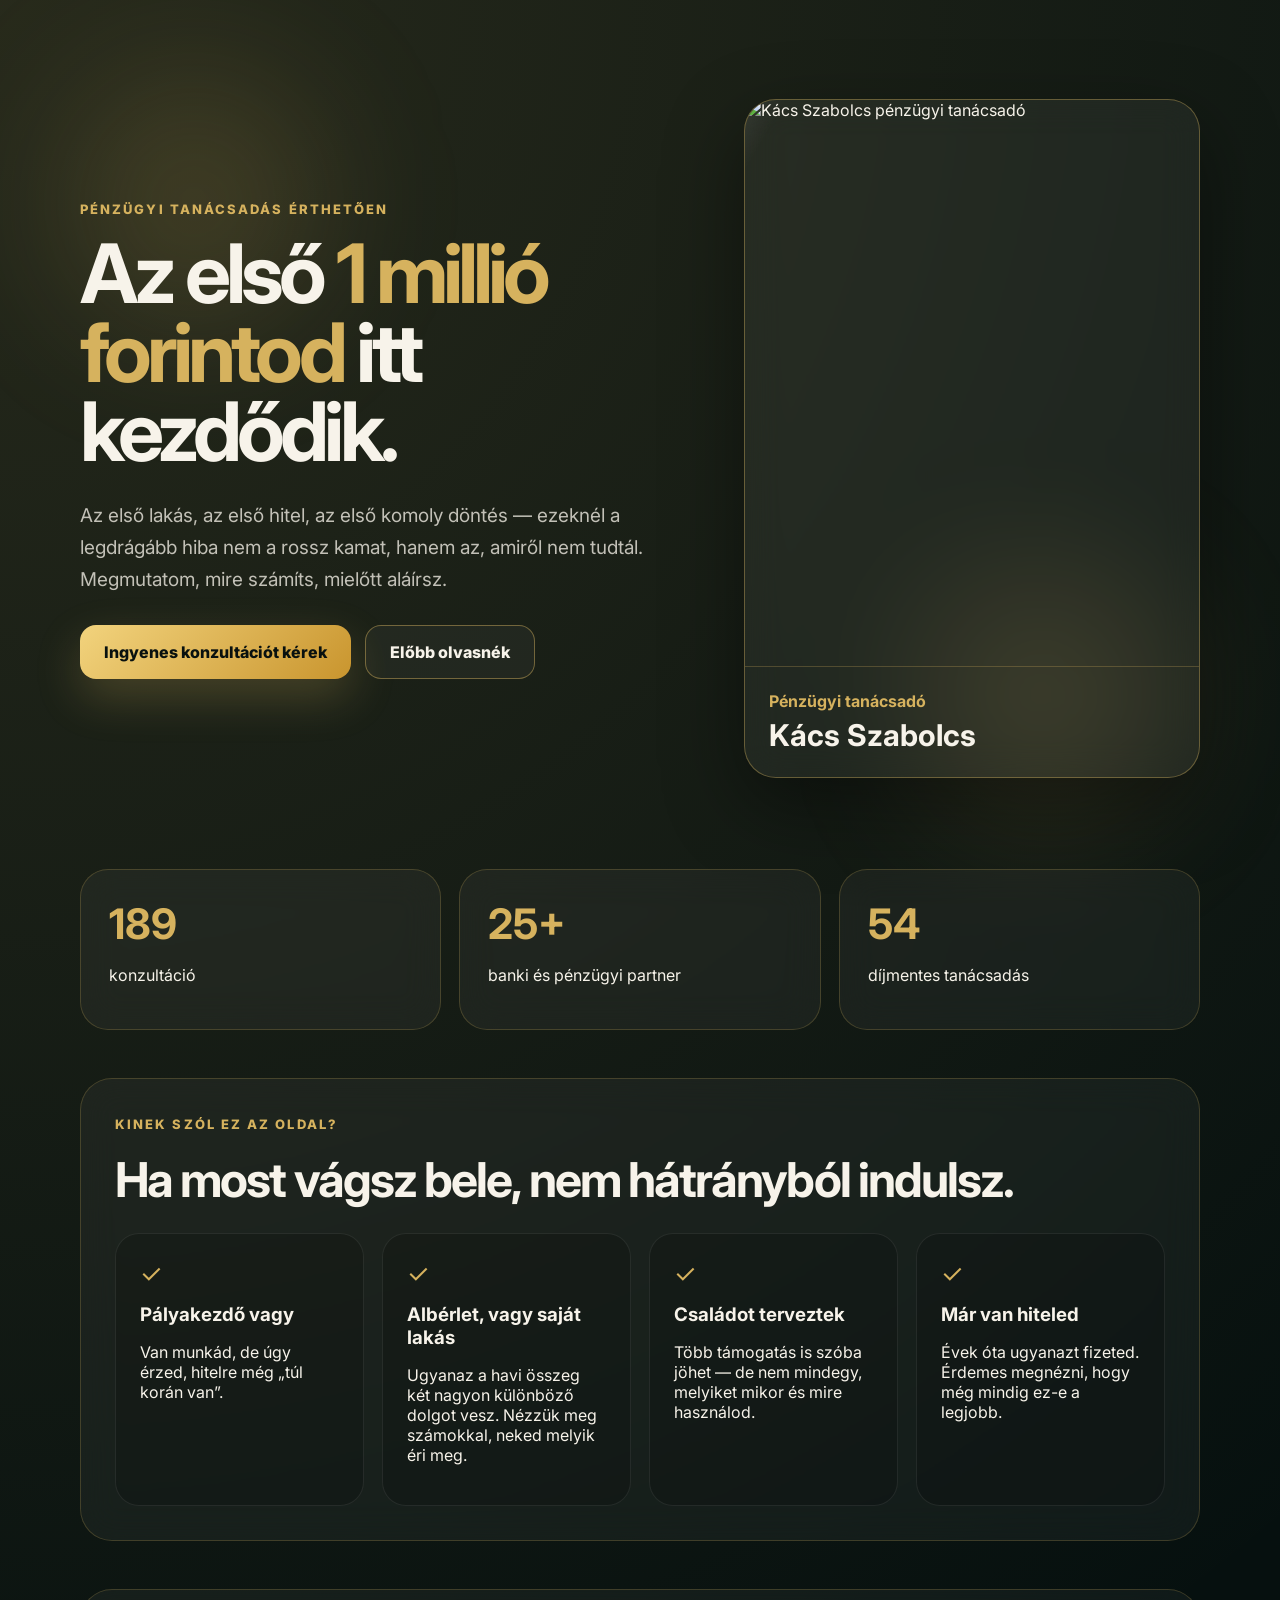
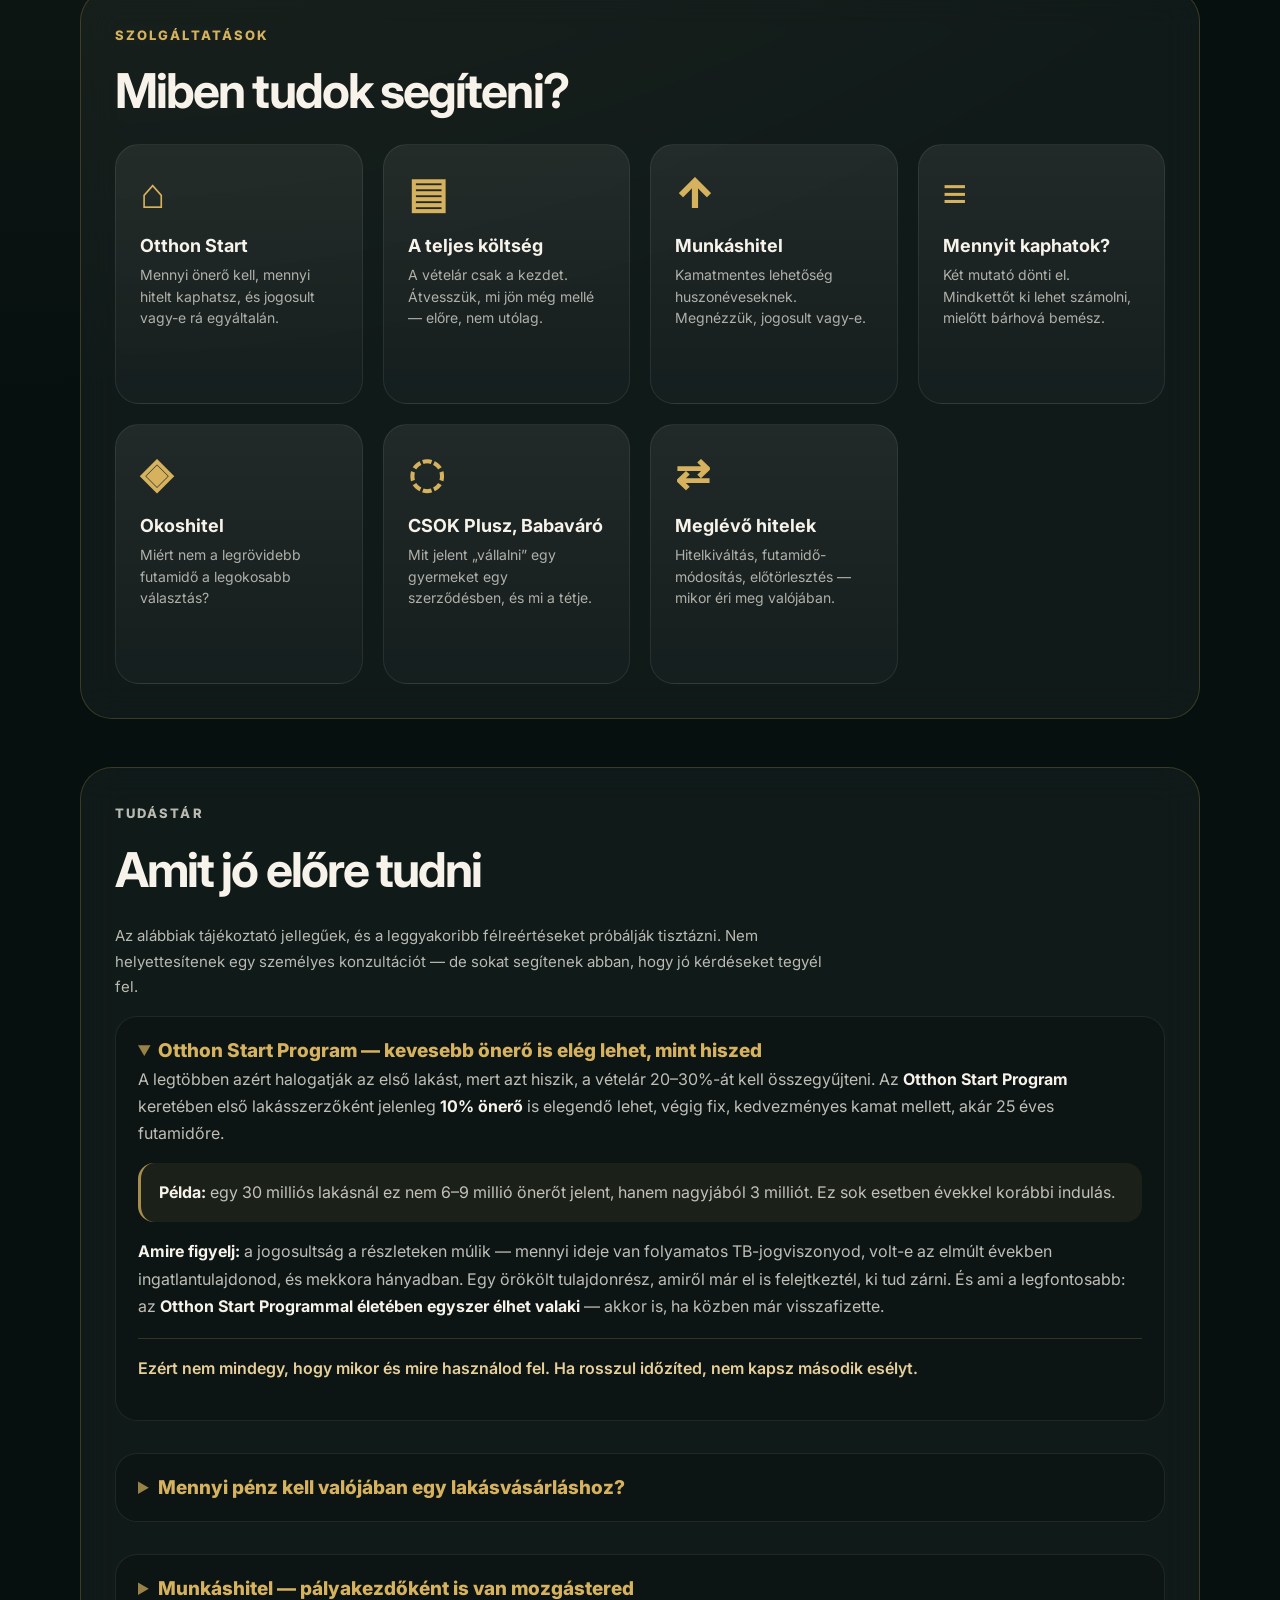
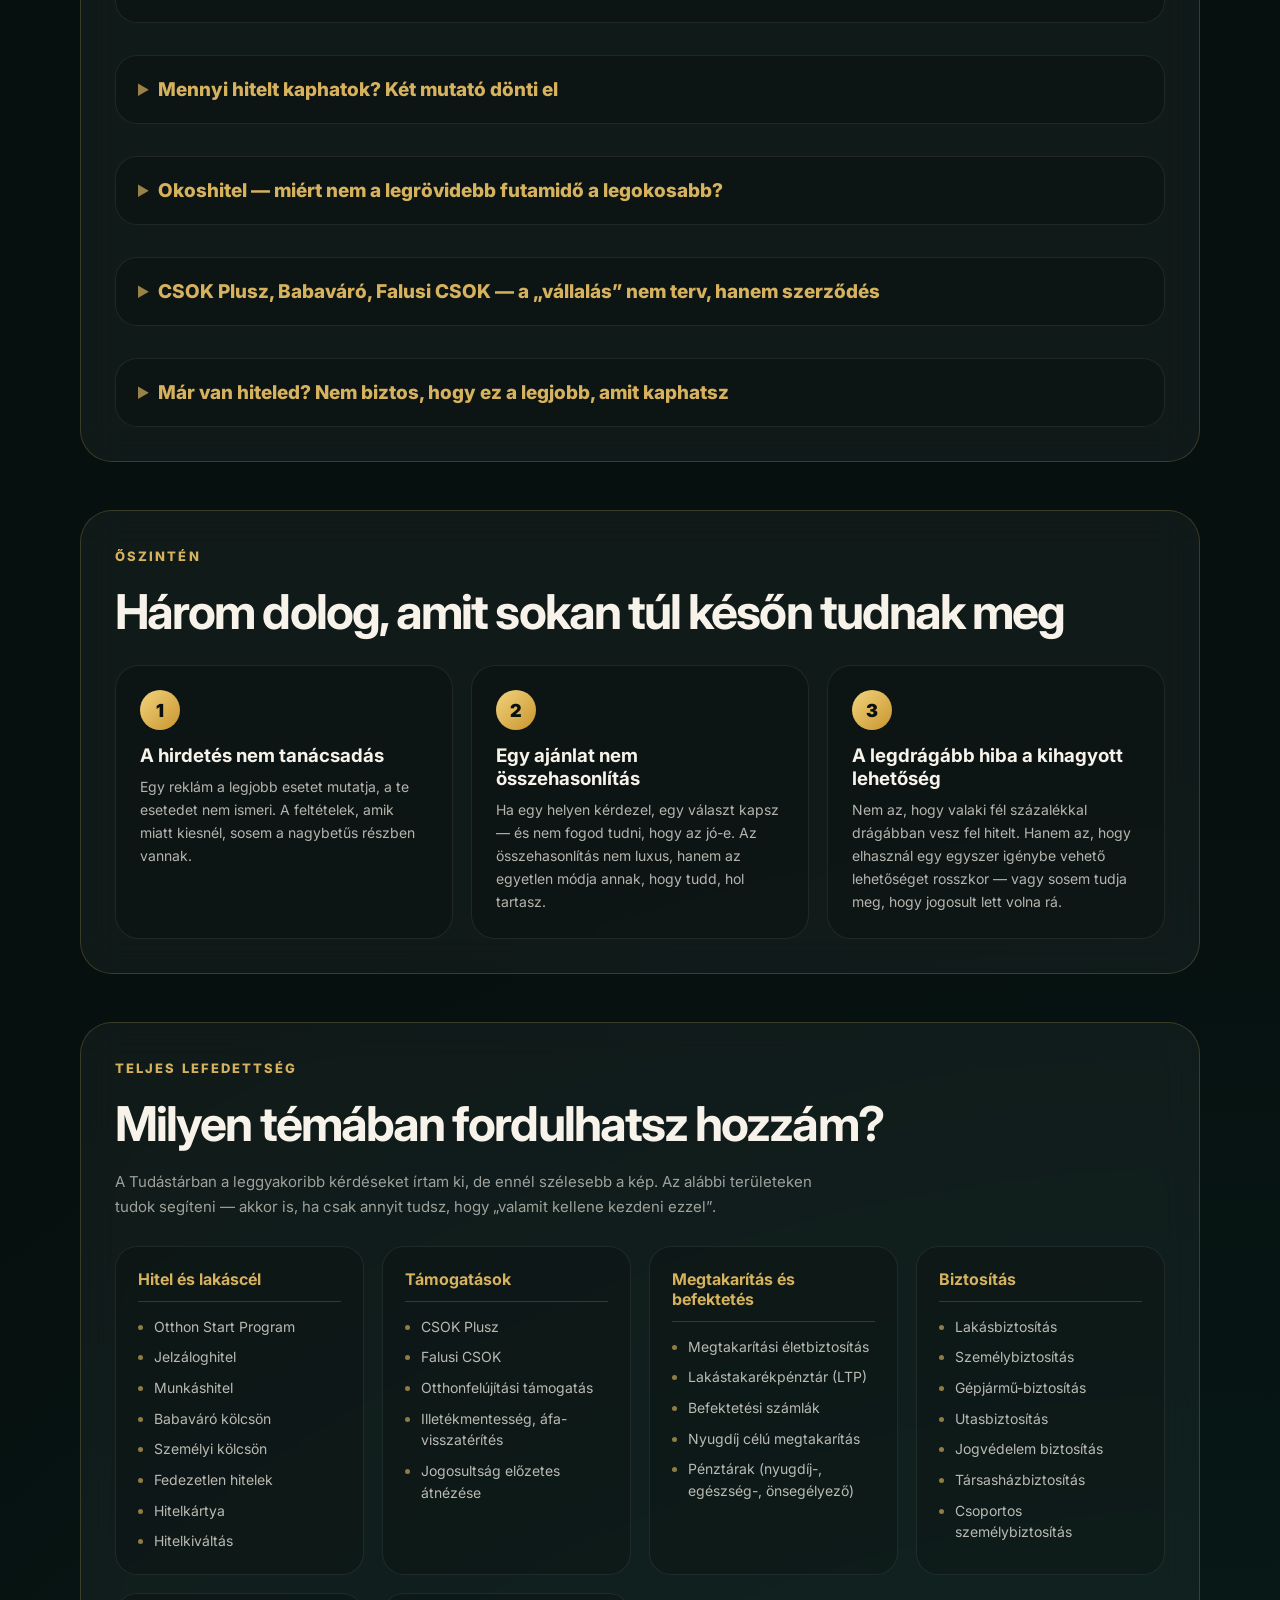
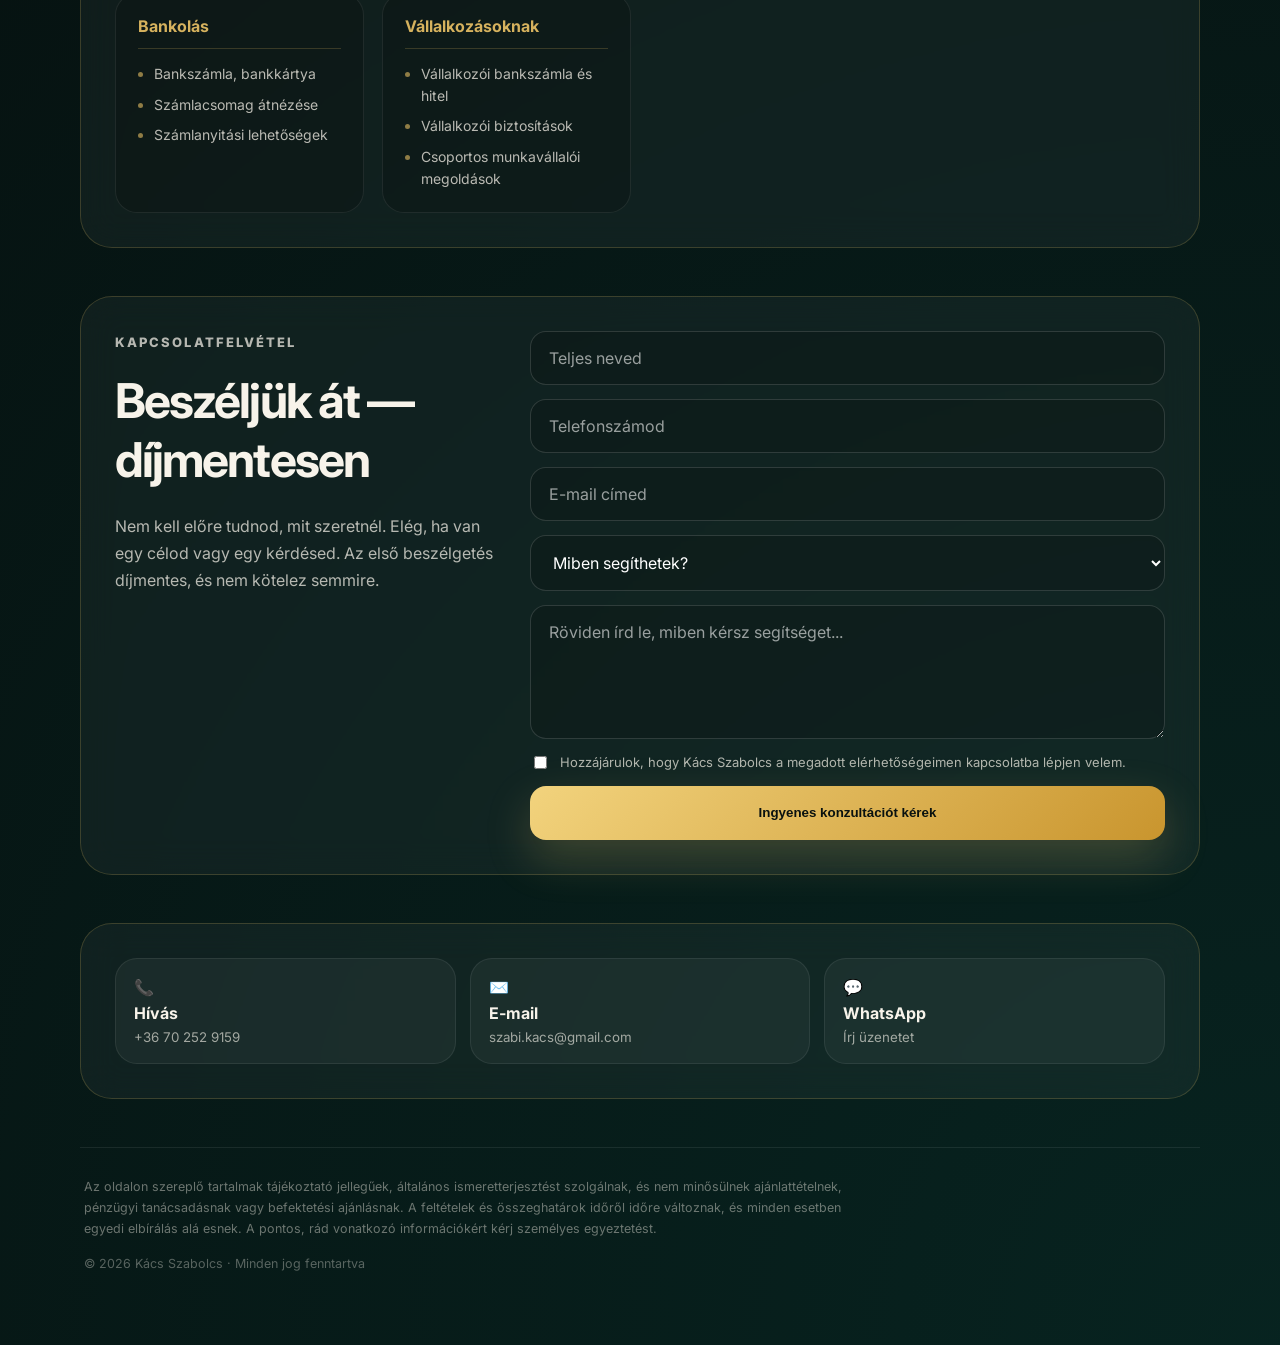
==== index.html @ 223d1cb0 "Tudástár átírása, témakörök hozzáadása, CSS hiba javítása" ====
<!doctype html>
<html lang="hu">
<head>
  <meta charset="utf-8" />
  <meta name="viewport" content="width=device-width, initial-scale=1" />
  <title>Kács Szabolcs | Pénzügyi tanácsadó</title>
  <meta name="description" content="Első lakás, első hitel, első komoly döntés. Érthető pénzügyi tanácsadás pályakezdőknek és fiatal családoknak: ingatlanfinanszírozás, állami támogatások, megtakarítás." />
  <link rel="preconnect" href="https://fonts.googleapis.com">
  <link rel="preconnect" href="https://fonts.gstatic.com" crossorigin>
  <link href="https://fonts.googleapis.com/css2?family=Inter:wght@400;500;600;700;800;900&display=swap" rel="stylesheet">
  <link rel="stylesheet" href="style.css" />
</head>

<body>
  <div class="bg-glow one"></div>
  <div class="bg-glow two"></div>

  <main class="page">

    <section class="hero">
      <div class="hero-text reveal">
        <p class="eyebrow">Pénzügyi tanácsadás érthetően</p>
        <h1>Az első <span>1 millió forintod</span> itt kezdődik.</h1>
        <p class="lead">
          Az első lakás, az első hitel, az első komoly döntés — ezeknél a legdrágább hiba nem a rossz kamat,
          hanem az, amiről nem tudtál. Megmutatom, mire számíts, mielőtt aláírsz.
        </p>

        <div class="actions">
          <a class="btn primary" href="#konzultacio">Ingyenes konzultációt kérek</a>
          <a class="btn secondary" href="#tudastar">Előbb olvasnék</a>
        </div>
      </div>

      <div class="profile-card reveal floating">
        <div class="shine"></div>
        <img src="profile.jpg" alt="Kács Szabolcs pénzügyi tanácsadó" />
        <div class="profile-info">
          <p>Pénzügyi tanácsadó</p>
          <h2>Kács Szabolcs</h2>
        </div>
      </div>
    </section>

    <section class="stats">
      <div class="stat-card">
        <strong><span class="counter" data-target="500" data-suffix="+">0</span></strong>
        <p>konzultáció</p>
      </div>

      <div class="stat-card">
        <strong><span class="counter" data-target="25" data-suffix="+">0</span></strong>
        <p>banki és pénzügyi partner</p>
      </div>

      <div class="stat-card">
        <strong><span class="counter" data-target="100" data-suffix="%">0</span></strong>
        <p>díjmentes tanácsadás</p>
      </div>
    </section>

    <section class="services reveal">
      <p class="section-label">Kinek szól ez az oldal?</p>
      <h2>Ha most vágsz bele, nem hátrányból indulsz.</h2>

      <div class="why-grid">
        <div class="why-card">
          <span>✓</span>
          <h3>Pályakezdő vagy</h3>
          <p>Van munkád, de úgy érzed, hitelre még „túl korán van”.</p>
        </div>

        <div class="why-card">
          <span>✓</span>
          <h3>Albérlet, vagy saját lakás</h3>
          <p>Ugyanaz a havi összeg két nagyon különböző dolgot vesz. Nézzük meg számokkal, neked melyik éri meg.</p>
        </div>

        <div class="why-card">
          <span>✓</span>
          <h3>Családot terveztek</h3>
          <p>Több támogatás is szóba jöhet — de nem mindegy, melyiket mikor és mire használod.</p>
        </div>

        <div class="why-card">
          <span>✓</span>
          <h3>Már van hiteled</h3>
          <p>Évek óta ugyanazt fizeted. Érdemes megnézni, hogy még mindig ez-e a legjobb.</p>
        </div>
      </div>
    </section>

    <section class="services reveal">
      <p class="section-label">Szolgáltatások</p>
      <h2>Miben tudok segíteni?</h2>

      <div class="grid">
        <a href="#elso-lakas" class="service-card">
          <span>⌂</span>
          <h3>Otthon Start</h3>
          <p>Mennyi önerő kell, mennyi hitelt kaphatsz, és jogosult vagy-e rá egyáltalán.</p>
        </a>

        <a href="#mennyi-penz" class="service-card">
          <span>▤</span>
          <h3>A teljes költség</h3>
          <p>A vételár csak a kezdet. Átvesszük, mi jön még mellé — előre, nem utólag.</p>
        </a>

        <a href="#palyakezdo" class="service-card">
          <span>↑</span>
          <h3>Munkáshitel</h3>
          <p>Kamatmentes lehetőség huszonéveseknek. Megnézzük, jogosult vagy-e.</p>
        </a>

        <a href="#mennyit-kaphatok" class="service-card">
          <span>≡</span>
          <h3>Mennyit kaphatok?</h3>
          <p>Két mutató dönti el. Mindkettőt ki lehet számolni, mielőtt bárhová bemész.</p>
        </a>

        <a href="#okoshitel" class="service-card">
          <span>◈</span>
          <h3>Okoshitel</h3>
          <p>Miért nem a legrövidebb futamidő a legokosabb választás?</p>
        </a>

        <a href="#csalad" class="service-card">
          <span>◌</span>
          <h3>CSOK Plusz, Babaváró</h3>
          <p>Mit jelent „vállalni” egy gyermeket egy szerződésben, és mi a tétje.</p>
        </a>

        <a href="#hitelkivaltas" class="service-card">
          <span>⇄</span>
          <h3>Meglévő hitelek</h3>
          <p>Hitelkiváltás, futamidő-módosítás, előtörlesztés — mikor éri meg valójában.</p>
        </a>
      </div>
    </section>

    <section class="knowledge reveal" id="tudastar">
      <p class="section-label">Tudástár</p>
      <h2>Amit jó előre tudni</h2>
      <p class="knowledge-intro">
        Az alábbiak tájékoztató jellegűek, és a leggyakoribb félreértéseket próbálják tisztázni.
        Nem helyettesítenek egy személyes konzultációt — de sokat segítenek abban, hogy jó kérdéseket tegyél fel.
      </p>

      <div class="knowledge-list">
        <details id="elso-lakas" open>
          <summary>Otthon Start Program — kevesebb önerő is elég lehet, mint hiszed</summary>
          <p>
            A legtöbben azért halogatják az első lakást, mert azt hiszik, a vételár 20–30%-át kell összegyűjteni.
            Az <strong>Otthon Start Program</strong> keretében első lakásszerzőként jelenleg
            <strong>10% önerő</strong> is elegendő lehet, végig fix, kedvezményes kamat mellett, akár 25 éves futamidőre.
          </p>
          <p class="example">
            <strong>Példa:</strong> egy 30 milliós lakásnál ez nem 6–9 millió önerőt jelent, hanem nagyjából 3 milliót.
            Ez sok esetben évekkel korábbi indulás.
          </p>
          <p>
            <strong>Amire figyelj:</strong> a jogosultság a részleteken múlik — mennyi ideje van folyamatos
            TB-jogviszonyod, volt-e az elmúlt években ingatlantulajdonod, és mekkora hányadban.
            Egy örökölt tulajdonrész, amiről már el is felejtkeztél, ki tud zárni.
            És ami a legfontosabb: az <strong>Otthon Start Programmal életében egyszer élhet valaki</strong> —
            akkor is, ha közben már visszafizette.
          </p>
          <p class="lesson">
            Ezért nem mindegy, hogy mikor és mire használod fel. Ha rosszul időzíted, nem kapsz második esélyt.
          </p>
        </details>

        <details id="mennyi-penz">
          <summary>Mennyi pénz kell valójában egy lakásvásárláshoz?</summary>
          <p>
            A vételár mellett van egy sor tétel, amivel sokan csak a folyamat közepén szembesülnek.
            Egy átlagos vásárlásnál jellemzően ezek jönnek elő:
          </p>
          <ul>
            <li><strong>Önerő</strong> — a vételár egy része, amit neked kell hoznod.</li>
            <li><strong>Vagyonszerzési illeték</strong> — a vételár néhány százaléka. Nem a szerződéskor kell fizetni, hanem jellemzően hónapokkal később, egy határozat alapján. <em>CSOK Plusz</em> és <em>Falusi CSOK</em> mellett illetékmentesség járhat, és részletfizetés is kérhető — de ehhez tudni kell róla előre.</li>
            <li><strong>Ügyvédi díj</strong> — általában a vételár kis százaléka, és a vevőt terheli.</li>
            <li><strong>Értékbecslés, tulajdoni lap, térképmásolat, földhivatali és közjegyzői díjak</strong> — tételenként kicsik, együtt már nem azok. Egy részüket több helyen visszatérítik, de nem automatikusan.</li>
            <li><strong>Költözés, festés, bútor, azonnali javítások</strong> — a beköltözés utáni első hetek szinte mindig többe kerülnek a tervezettnél.</li>
          </ul>
          <p class="lesson">
            A leggyakoribb hiba nem az, hogy valaki drága hitelt vesz fel. Hanem az, hogy elfogy a pénze
            a folyamat közben. Ezt egy előre elkészített költségtervvel el lehet kerülni.
          </p>
        </details>

        <details id="palyakezdo">
          <summary>Munkáshitel — pályakezdőként is van mozgástered</summary>
          <p>
            A <strong>Munkáshitel</strong> kifejezetten a huszonéves korosztálynak készült: fiatalon,
            felsőfokú végzettség nélkül, néhány hónapos munkaviszonnyal is igényelhető.
            Szabadon felhasználható, viszonylag kis összegű, és a támogatási időszak alatt
            <strong>a kamatot nem te fizeted</strong>, hanem az állam.
          </p>
          <p class="example">
            <strong>Mire jó?</strong> Például egy induló önerő megalapozására, egy drágább, magas kamatú tartozás
            kiváltására, vagy egy olyan képzésre, eszközre, ami után többet tudsz keresni.
          </p>
          <p>
            <strong>Amire figyelj:</strong> a kedvezmény feltételekhez kötött. Elvárás, hogy évekig megmaradjon
            a belföldi biztosítotti jogviszonyod és a bejelentett lakcímed. Ha ez tartósan megszakad — mert például
            külföldre költözöl —, az addig kapott kamattámogatást <strong>egy összegben vissza kell fizetni</strong>.
            Ráadásul Munkáshitel-szerződést <strong>életében egyszer</strong> köthet valaki.
          </p>
          <p>
            <strong>Nőknek plusz:</strong> gyermekvállalás esetén a törlesztés szüneteltethető, a második gyermeknél
            a fennálló tartozás fele, a harmadiknál a teljes tartozás elengedhető.
          </p>
          <p class="lesson">
            Ez nem ok arra, hogy ne éljen vele valaki. De ok arra, hogy előre végiggondoljátok:
            reálisan hol leszel öt év múlva? Ezt a kérdést egy hirdetés soha nem fogja feltenni neked.
          </p>
        </details>

        <details id="mennyit-kaphatok">
          <summary>Mennyi hitelt kaphatok? Két mutató dönti el</summary>
          <p>
            Nem a bankfiókban dől el, hanem két száraz számításon:
          </p>
          <ul>
            <li><strong>JTM — jövedelemarányos törlesztőrészlet-mutató.</strong> A havi törlesztőd nem lépheti túl az igazolt jövedelmed egy meghatározott arányát. Ebbe <em>beleszámít minden meglévő terhed</em>: diákhitel, személyi kölcsön, áruhitel — és jellemzően a fel nem használt hitelkártya-kereted is.</li>
            <li><strong>HFM — hitelfedezeti mutató.</strong> A hitel a megállapított forgalmi értékhez igazodik, nem ahhoz, amennyiért megveszed.</li>
          </ul>
          <p class="example">
            <strong>Példa:</strong> megegyeztek 30 millióban, de az értékbecslés 25 milliót állapít meg.
            A hitel a kisebb számhoz igazodik — a különbözetet neked kell előteremtened, jellemzően pár héten belül.
          </p>
          <p class="lesson">
            Mindkét szám kiszámolható <em>azelőtt</em>, hogy foglalót adnál. Sok helyen kérhető előzetes értékbecslés is.
            Aki ezt kihagyja, az a foglalóját teszi kockára.
          </p>
        </details>

        <details id="okoshitel">
          <summary>Okoshitel — miért nem a legrövidebb futamidő a legokosabb?</summary>
          <p>
            A legtöbben a lehető legrövidebb futamidőt kérik, mert úgy kevesebb kamatot fizetnek.
            Ez igaz. De van egy másik olvasata is.
          </p>
          <p class="example">
            <strong>Példa:</strong> egy 20 milliós hitel 10 évre nagyjából havi 200 ezer forint.
            Ugyanez 20 évre már csak nagyjából a fele. A különbség havonta közel <strong>100 ezer forint</strong>,
            ami nálad marad.
          </p>
          <p>
            Ha ezt a különbözetet nem elköltöd, hanem egy hozzáillő megtakarításba teszed, két dolgot nyersz egyszerre:
          </p>
          <ul>
            <li>Az összegyűlt tőkéből a hiteledet <strong>akár hamarabb is le tudod zárni</strong>, mint a rövid futamidejű változatban.</li>
            <li>Közben van egy <strong>tartalékod</strong>. Ha elveszted az állásod, a magas fix törlesztőt akkor is fizetni kellene — az alacsonyabbat viszont a félretett pénzből is tudod tolni, amíg rendeződik a helyzet.</li>
          </ul>
          <p class="lesson">
            Nem a legrövidebb futamidő a legokosabb, hanem az, amit <em>minden</em> hónapban biztosan bírsz —
            a rosszabbakban is. Ezt a párosítást viszont nehéz egyedül összerakni: a hitelnek és a megtakarításnak
            passzolnia kell egymáshoz, futamidőben, hozzáférhetőségben és összegben is.
          </p>
        </details>

        <details id="csalad">
          <summary>CSOK Plusz, Babaváró, Falusi CSOK — a „vállalás” nem terv, hanem szerződés</summary>
          <p>
            Családoknak több irányból is jár segítség, és ezek külön termékek külön szabályokkal:
            a <strong>CSOK Plusz</strong> és a <strong>Falusi CSOK</strong> lakáscélhoz kötött,
            a <strong>Babaváró kölcsön</strong> szabadon felhasználható, emellett szóba jöhet
            illetékmentesség, áfa-visszatérítés és otthonfelújítási támogatás is.
          </p>
          <p>
            Ezek gyakran kombinálhatók egymással, sőt az <em>Otthon Start Programmal</em> és piaci hitellel is —
            de nem mindegyik mindegyikkel, és a részletek intézményenként eltérnek.
          </p>
          <p>
            <strong>Amit a legtöbben félreértenek:</strong> ha a szerződésben gyermeket vállalsz, az nem szándéknyilatkozat.
            Ha a vállalt gyermek a megadott határidőn belül nem születik meg, az addig kapott kamattámogatást
            jellemzően <strong>késedelmi kamattal együtt, egy összegben</strong> vissza kell fizetni, a hitel pedig
            piaci kamatozásúvá válik.
          </p>
          <p class="lesson">
            A legdrágább hiba ezen a területen soha nem a fél százalék kamatkülönbség.
            Hanem egy túlvállalt, jó szándékkal aláírt sor a szerződésben.
          </p>
        </details>

        <details id="hitelkivaltas">
          <summary>Már van hiteled? Nem biztos, hogy ez a legjobb, amit kaphatsz</summary>
          <p>
            A hitelszerződés nem örökre szól. A piac változik, a jövedelmed változik, a törvények is.
            Ami öt éve jó ajánlat volt, az ma lehet, hogy középszerű.
          </p>
          <p>
            <strong>Érdemes ránézni, ha:</strong> lejár a kamatperiódusod, jelentősen emelkedett a jövedelmed,
            több kisebb hitelt fizetsz párhuzamosan, vagy egyszerűen évek óta nem nézte át senki.
          </p>
          <p>
            <strong>De nem mindig éri meg.</strong> A kiváltásnak is van költsége — új értékbecslés, közjegyző,
            esetleg előtörlesztési díj. Ha a megtakarítás nem hozza vissza ezeket belátható időn belül,
            akkor a válasz az, hogy maradj.
          </p>
          <p class="lesson">
            Egy tisztességes átnézés végeredménye az is lehet, hogy „ne csinálj semmit”.
            Ez is információ, és többet ér, mint egy tipp.
          </p>
        </details>
      </div>
    </section>

    <section class="services reveal">
      <p class="section-label">Őszintén</p>
      <h2>Három dolog, amit sokan túl későn tudnak meg</h2>

      <div class="why-grid three">
        <div class="why-card">
          <span>1</span>
          <h3>A hirdetés nem tanácsadás</h3>
          <p>
            Egy reklám a legjobb esetet mutatja, a te esetedet nem ismeri.
            A feltételek, amik miatt kiesnél, sosem a nagybetűs részben vannak.
          </p>
        </div>

        <div class="why-card">
          <span>2</span>
          <h3>Egy ajánlat nem összehasonlítás</h3>
          <p>
            Ha egy helyen kérdezel, egy választ kapsz — és nem fogod tudni, hogy az jó-e.
            Az összehasonlítás nem luxus, hanem az egyetlen módja annak, hogy tudd, hol tartasz.
          </p>
        </div>

        <div class="why-card">
          <span>3</span>
          <h3>A legdrágább hiba a kihagyott lehetőség</h3>
          <p>
            Nem az, hogy valaki fél százalékkal drágábban vesz fel hitelt.
            Hanem az, hogy elhasznál egy egyszer igénybe vehető lehetőséget rosszkor — vagy sosem tudja meg, hogy jogosult lett volna rá.
          </p>
        </div>
      </div>
    </section>

    <section class="services reveal" id="temak">
      <p class="section-label">Teljes lefedettség</p>
      <h2>Milyen témában fordulhatsz hozzám?</h2>
      <p class="knowledge-intro">
        A Tudástárban a leggyakoribb kérdéseket írtam ki, de ennél szélesebb a kép.
        Az alábbi területeken tudok segíteni — akkor is, ha csak annyit tudsz, hogy „valamit kellene kezdeni ezzel”.
      </p>

      <div class="topics">
        <div class="topic-col">
          <h3>Hitel és lakáscél</h3>
          <ul>
            <li>Otthon Start Program</li>
            <li>Jelzáloghitel</li>
            <li>Munkáshitel</li>
            <li>Babaváró kölcsön</li>
            <li>Személyi kölcsön</li>
            <li>Fedezetlen hitelek</li>
            <li>Hitelkártya</li>
            <li>Hitelkiváltás</li>
          </ul>
        </div>

        <div class="topic-col">
          <h3>Támogatások</h3>
          <ul>
            <li>CSOK Plusz</li>
            <li>Falusi CSOK</li>
            <li>Otthonfelújítási támogatás</li>
            <li>Illetékmentesség, áfa-visszatérítés</li>
            <li>Jogosultság előzetes átnézése</li>
          </ul>
        </div>

        <div class="topic-col">
          <h3>Megtakarítás és befektetés</h3>
          <ul>
            <li>Megtakarítási életbiztosítás</li>
            <li>Lakástakarékpénztár (LTP)</li>
            <li>Befektetési számlák</li>
            <li>Nyugdíj célú megtakarítás</li>
            <li>Pénztárak (nyugdíj-, egészség-, önsegélyező)</li>
          </ul>
        </div>

        <div class="topic-col">
          <h3>Biztosítás</h3>
          <ul>
            <li>Lakásbiztosítás</li>
            <li>Személybiztosítás</li>
            <li>Gépjármű-biztosítás</li>
            <li>Utasbiztosítás</li>
            <li>Jogvédelem biztosítás</li>
            <li>Társasházbiztosítás</li>
            <li>Csoportos személybiztosítás</li>
          </ul>
        </div>

        <div class="topic-col">
          <h3>Bankolás</h3>
          <ul>
            <li>Bankszámla, bankkártya</li>
            <li>Számlacsomag átnézése</li>
            <li>Számlanyitási lehetőségek</li>
          </ul>
        </div>

        <div class="topic-col">
          <h3>Vállalkozásoknak</h3>
          <ul>
            <li>Vállalkozói bankszámla és hitel</li>
            <li>Vállalkozói biztosítások</li>
            <li>Csoportos munkavállalói megoldások</li>
          </ul>
        </div>
      </div>
    </section>

    <section class="cta reveal" id="konzultacio">
      <div class="cta-text">
        <p class="section-label">Kapcsolatfelvétel</p>
        <h2>Beszéljük át — díjmentesen</h2>
        <p>
          Nem kell előre tudnod, mit szeretnél. Elég, ha van egy célod vagy egy kérdésed.
          Az első beszélgetés díjmentes, és nem kötelez semmire.
        </p>
      </div>

      <form action="https://formspree.io/f/mvzjazkn" method="POST" class="contact-form" id="contactForm">
        <input type="text" name="name" placeholder="Teljes neved" required>
        <input type="tel" name="phone" placeholder="Telefonszámod" required>
        <input type="email" name="email" placeholder="E-mail címed" required>

        <select name="topic" required>
          <option value="">Miben segíthetek?</option>
          <option value="Első lakás">Első lakás</option>
          <option value="Pályakezdőként hitel">Pályakezdőként hitel</option>
          <option value="Mennyi hitelt kaphatok">Mennyi hitelt kaphatok?</option>
          <option value="Megtakarítás, Okoshitel">Megtakarítás, Okoshitel</option>
          <option value="Család és támogatások">Család és támogatások</option>
          <option value="Meglévő hitel átnézése">Meglévő hitel átnézése</option>
          <option value="Nyugdíj célú megtakarítás">Nyugdíj célú megtakarítás</option>
          <option value="Egyéb">Egyéb</option>
        </select>

        <textarea name="message" rows="5" placeholder="Röviden írd le, miben kérsz segítséget..." required></textarea>

        <label class="privacy">
          <input type="checkbox" name="privacy" required>
          Hozzájárulok, hogy Kács Szabolcs a megadott elérhetőségeimen kapcsolatba lépjen velem.
        </label>

        <input type="hidden" name="_subject" value="Új érdeklődő érkezett a weboldalról">
        <button class="btn primary" type="submit">Ingyenes konzultációt kérek</button>
      </form>
      <div class="form-success" id="formSuccess">
        <span>✓</span>
        <h3>Köszönöm, megkaptam az üzeneted!</h3>
        <p>Rövid időn belül felveszem veled a kapcsolatot.</p>
      </div>
    </section>

    <section class="quick-contact reveal">
      <a href="tel:+36702529159">📞 <strong>Hívás</strong><small>+36 70 252 9159</small></a>
      <a href="mailto:szabi.kacs@gmail.com">✉️ <strong>E-mail</strong><small>szabi.kacs@gmail.com</small></a>
      <a href="https://wa.me/36702529159" target="_blank">💬 <strong>WhatsApp</strong><small>Írj üzenetet</small></a>
    </section>

    <footer class="site-footer">
      <p>
        Az oldalon szereplő tartalmak tájékoztató jellegűek, általános ismeretterjesztést szolgálnak,
        és nem minősülnek ajánlattételnek, pénzügyi tanácsadásnak vagy befektetési ajánlásnak.
        A feltételek és összeghatárok időről időre változnak, és minden esetben egyedi elbírálás alá esnek.
        A pontos, rád vonatkozó információkért kérj személyes egyeztetést.
      </p>
      <p class="copy">© <span id="year">2026</span> Kács Szabolcs · Minden jog fenntartva</p>
    </footer>

    <nav class="mobile-bar">
      <a href="tel:+36702529159">📞 Hívás</a>
      <a href="https://wa.me/36702529159">💬 WhatsApp</a>
      <a href="#konzultacio">📅 Konzultáció</a>
    </nav>

  </main>

  <script src="script.js"></script>
</body>
</html>
---- style.css ----
* {
  box-sizing: border-box;
}

html {
  scroll-behavior: smooth;
}

body {
  margin: 0;
  font-family: "Inter", sans-serif;
  color: #f7f3ea;
  background:
    radial-gradient(circle at top left, rgba(214, 178, 94, 0.16), transparent 32%),
    radial-gradient(circle at bottom right, rgba(12, 104, 92, 0.22), transparent 35%),
    #06100f;
  overflow-x: hidden;
}

.page {
  width: min(1120px, calc(100% - 32px));
  margin: 0 auto;
  padding: 56px 0;
}

.bg-glow {
  position: fixed;
  width: 260px;
  height: 260px;
  border-radius: 50%;
  background: rgba(214, 178, 94, 0.16);
  filter: blur(70px);
  pointer-events: none;
  animation: drift 9s ease-in-out infinite alternate;
}

.bg-glow.one {
  top: 8%;
  left: 5%;
}

.bg-glow.two {
  bottom: 8%;
  right: 8%;
  animation-delay: 2s;
}

.hero {
  min-height: 85vh;
  display: grid;
  grid-template-columns: 1.15fr 0.85fr;
  gap: 48px;
  align-items: center;
}

.eyebrow,
.section-label {
  display: inline-block;
  color: #d6b25e;
  letter-spacing: 0.16em;
  text-transform: uppercase;
  font-size: 13px;
  font-weight: 800;
  margin: 0 0 18px;
}

h1 {
  font-size: clamp(44px, 7vw, 82px);
  line-height: 0.96;
  margin: 0;
  letter-spacing: -0.06em;
}

h1 span {
  color: #d6b25e;
}

.lead {
  max-width: 620px;
  font-size: 19px;
  line-height: 1.7;
  color: rgba(247, 243, 234, 0.76);
  margin: 28px 0;
}

.actions {
  display: flex;
  gap: 14px;
  flex-wrap: wrap;
}

.btn {
  position: relative;
  display: inline-flex;
  align-items: center;
  justify-content: center;
  min-height: 54px;
  padding: 0 24px;
  border-radius: 16px;
  text-decoration: none;
  font-weight: 800;
  overflow: hidden;
  transition: transform 0.25s ease, box-shadow 0.25s ease;
}

.btn:hover {
  transform: translateY(-3px);
}

.btn.primary {
  color: #09110f;
  background: linear-gradient(135deg, #f2d37d, #c9952e);
  box-shadow: 0 18px 46px rgba(214, 178, 94, 0.24);
}

.btn.secondary {
  color: #f7f3ea;
  border: 1px solid rgba(214, 178, 94, 0.45);
  background: rgba(255, 255, 255, 0.04);
}

.btn::after {
  content: "";
  position: absolute;
  inset: 0;
  transform: translateX(-120%);
  background: linear-gradient(90deg, transparent, rgba(255,255,255,0.35), transparent);
  transition: transform 0.7s ease;
}

.btn:hover::after {
  transform: translateX(120%);
}

.profile-card {
  position: relative;
  border: 1px solid rgba(214, 178, 94, 0.38);
  border-radius: 32px;
  overflow: hidden;
  background: rgba(255, 255, 255, 0.055);
  backdrop-filter: blur(18px);
  box-shadow: 0 28px 80px rgba(0, 0, 0, 0.42);
}

.profile-card img {
  width: 100%;
  display: block;
  aspect-ratio: 4 / 5;
  object-fit: cover;
}

.profile-info {
  padding: 24px;
  border-top: 1px solid rgba(214, 178, 94, 0.26);
}

.profile-info p {
  color: #d6b25e;
  margin: 0 0 6px;
  font-weight: 700;
}

.profile-info h2 {
  margin: 0;
  font-size: 30px;
}

.shine {
  position: absolute;
  inset: -80px;
  background: linear-gradient(120deg, transparent 40%, rgba(255,255,255,0.18), transparent 60%);
  transform: translateX(-80%);
  animation: shine 5s ease-in-out infinite;
  z-index: 2;
  pointer-events: none;
}

.services,
.knowledge,
.cta,
.quick-contact {
  margin-top: 48px;
  padding: 34px;
  border-radius: 32px;
  border: 1px solid rgba(214, 178, 94, 0.22);
  background: rgba(255, 255, 255, 0.045);
  backdrop-filter: blur(18px);
}

.services h2,
.knowledge h2,
.cta h2 {
  margin: 0 0 24px;
  font-size: clamp(30px, 4vw, 48px);
  letter-spacing: -0.04em;
}

.grid {
  display: grid;
  grid-template-columns: repeat(auto-fit, minmax(220px, 1fr));
  gap: 20px;
}

.service-card {
  min-height: 260px;
  display: flex;
  flex-direction: column;
  justify-content: flex-start;
  padding: 24px;
  border-radius: 24px;
  text-decoration: none;
  color: #f7f3ea;
  background: linear-gradient(180deg, rgba(255,255,255,0.07), rgba(255,255,255,0.025));
  border: 1px solid rgba(255,255,255,0.08);
  transition: transform 0.25s ease, border-color 0.25s ease, background 0.25s ease;
}

.service-card:hover {
  transform: translateY(-8px);
  border-color: rgba(214, 178, 94, 0.46);
  background: rgba(214, 178, 94, 0.07);
}

.service-card span {
  color: #d6b25e;
  font-size: 42px;
  font-weight: 900;
  line-height: 1;
  min-height: 48px;
  display: flex;
  align-items: center;
}

.service-card h3 {
  margin: 18px 0 8px;
  font-size: 18px;
}

.service-card p {
  margin: 0;
  color: rgba(247, 243, 234, 0.68);
  line-height: 1.55;
  font-size: 14px;
}

.knowledge-list {
  display: grid;
  gap: 18px;
}

.knowledge article {
  scroll-margin-top: 24px;
  padding: 26px;
  border-radius: 26px;
  background: rgba(0, 0, 0, 0.18);
  border: 1px solid rgba(255,255,255,0.08);
  transition: border-color 0.25s ease, transform 0.25s ease;
}

.knowledge article:hover {
  transform: translateY(-4px);
  border-color: rgba(214, 178, 94, 0.38);
}

.knowledge h3 {
  margin: 0 0 10px;
  color: #d6b25e;
  font-size: 24px;
}

.knowledge p {
  margin: 0 0 16px;
  color: rgba(247, 243, 234, 0.74);
  line-height: 1.7;
}

.knowledge ul {
  margin: 0;
  padding-left: 20px;
  color: rgba(247, 243, 234, 0.72);
  line-height: 1.8;
}

.cta {
  display: grid;
  grid-template-columns: 0.75fr 1.25fr;
  gap: 34px;
  align-items: start;
}

.cta-text p {
  color: rgba(247, 243, 234, 0.72);
  line-height: 1.7;
}

.contact-form {
  display: grid;
  gap: 14px;
}

.contact-form input,
.contact-form textarea,
.contact-form select {
  width: 100%;
  padding: 16px 18px;
  border-radius: 16px;
  border: 1px solid rgba(255, 255, 255, 0.14);
  background: rgba(0, 0, 0, 0.18);
  color: #ffffff;
  font: inherit;
  outline: none;
  transition: border-color 0.25s ease, box-shadow 0.25s ease, transform 0.25s ease;
}

.contact-form input:focus,
.contact-form textarea:focus,
.contact-form select:focus {
  border-color: #d6b25e;
  box-shadow: 0 0 0 4px rgba(214, 178, 94, 0.14);
  transform: translateY(-2px);
}

.contact-form input::placeholder,
.contact-form textarea::placeholder {
  color: rgba(255, 255, 255, 0.58);
}

.contact-form textarea {
  resize: vertical;
  min-height: 130px;
}

.privacy {
  display: flex;
  gap: 10px;
  align-items: flex-start;
  color: rgba(247, 243, 234, 0.7);
  font-size: 13px;
  line-height: 1.45;
}

.privacy input {
  width: auto;
  margin-top: 3px;
}

.contact-form button {
  width: 100%;
  border: 0;
  cursor: pointer;
}

.quick-contact {
  display: grid;
  grid-template-columns: repeat(3, 1fr);
  gap: 14px;
}

.quick-contact a {
  display: flex;
  flex-direction: column;
  gap: 6px;
  padding: 18px;
  border-radius: 22px;
  text-decoration: none;
  color: #f7f3ea;
  background: rgba(255,255,255,0.045);
  border: 1px solid rgba(255,255,255,0.08);
  transition: transform 0.25s ease, border-color 0.25s ease;
}

.quick-contact a:hover {
  transform: translateY(-5px);
  border-color: rgba(214, 178, 94, 0.45);
}

.quick-contact small {
  color: rgba(247, 243, 234, 0.62);
}

.reveal {
  animation: reveal 0.9s ease both;
}

.floating {
  animation: reveal 0.9s ease both, floating 4.5s ease-in-out infinite;
}

@keyframes reveal {
  from {
    opacity: 0;
    transform: translateY(24px);
  }
  to {
    opacity: 1;
    transform: translateY(0);
  }
}

@keyframes floating {
  0%, 100% {
    transform: translateY(0);
  }
  50% {
    transform: translateY(-10px);
  }
}

@keyframes shine {
  0%, 45% {
    transform: translateX(-80%);
  }
  70%, 100% {
    transform: translateX(80%);
  }
}

@keyframes drift {
  from {
    transform: translate(0, 0);
  }
  to {
    transform: translate(35px, 28px);
  }
}

@media (max-width: 900px) {
  .hero,
  .cta {
    grid-template-columns: 1fr;
  }

  .quick-contact {
    grid-template-columns: 1fr;
  }
}

@media (max-width: 560px) {
  .page {
    width: min(100% - 22px, 1120px);
    padding: 28px 0;
  }

  .hero {
    gap: 28px;
    min-height: auto;
  }

  .services,
  .knowledge,
  .cta,
  .quick-contact {
    padding: 22px;
    border-radius: 24px;
  }

  .grid {
    grid-template-columns: 1fr;
  }

  .actions {
    flex-direction: column;
  }

  .btn {
    width: 100%;
  }

  .service-card {
    min-height: auto;
  }
}
.stats {
  margin-top: 48px;
  display: grid;
  grid-template-columns: repeat(3, 1fr);
  gap: 18px;
  opacity: 0;
  transform: translateY(28px);
  transition: 0.8s ease;
}

.stats.show {
  opacity: 1;
  transform: translateY(0);
}

.stat-card {
  padding: 28px;
  border-radius: 28px;
  border: 1px solid rgba(214, 178, 94, 0.22);
  background: rgba(255,255,255,0.045);
  backdrop-filter: blur(18px);
}

.stat-card strong {
  display: block;
  font-size: 42px;
  color: #d6b25e;
  margin-bottom: 8px;
}

.why-grid {
  display: grid;
  grid-template-columns: repeat(4, 1fr);
  gap: 18px;
}

.why-card {
  padding: 24px;
  border-radius: 24px;
  border: 1px solid rgba(255,255,255,0.08);
  background: rgba(0,0,0,0.18);
}

.why-card span {
  color: #d6b25e;
  font-size: 26px;
}

.why-card h3 {
  margin: 14px 0 8px;
}

details {
  padding: 22px;
  border-radius: 22px;
  background: rgba(0,0,0,0.18);
  border: 1px solid rgba(255,255,255,0.08);
}

details + details {
  margin-top: 14px;
}

summary {
  cursor: pointer;
  font-weight: 800;
  color: #d6b25e;
  font-size: 19px;
}

details p {
  margin-top: 14px;
  line-height: 1.7;
  color: rgba(247,243,234,0.72);
}

.mobile-bar {
  display: none;
}

.reveal {
  opacity: 0;
  transform: translateY(28px);
  transition: 0.8s ease;
}

.reveal.show {
  opacity: 1;
  transform: translateY(0);
}

@media (max-width: 700px) {
  .stats,
  .why-grid {
    grid-template-columns: 1fr;
  }

  .mobile-bar {
    position: fixed;
    left: 12px;
    right: 12px;
    bottom: 12px;
    z-index: 99;
    display: grid;
    grid-template-columns: repeat(3, 1fr);
    gap: 8px;
    padding: 10px;
    border-radius: 22px;
    background: rgba(6,16,15,0.92);
    border: 1px solid rgba(214,178,94,0.32);
    backdrop-filter: blur(18px);
  }

  .mobile-bar a {
    text-align: center;
    color: #f7f3ea;
    text-decoration: none;
    font-size: 13px;
    font-weight: 800;
  }

  body {
    padding-bottom: 86px;
  }
}
.form-success {
  display: none;
  margin-top: 18px;
  padding: 28px;
  border-radius: 24px;
  border: 1px solid rgba(214, 178, 94, 0.35);
  background: rgba(214, 178, 94, 0.08);
  text-align: center;
  animation: reveal 0.6s ease both;
}

.form-success span {
  display: inline-flex;
  align-items: center;
  justify-content: center;
  width: 54px;
  height: 54px;
  margin-bottom: 14px;
  border-radius: 50%;
  color: #09110f;
  background: linear-gradient(135deg, #f2d37d, #c9952e);
  font-size: 28px;
  font-weight: 900;
}

.form-success h3 {
  margin: 0 0 8px;
  font-size: 24px;
}

.form-success p {
  margin: 0;
  color: rgba(247, 243, 234, 0.72);
}

/* ---- Tudástár bővítés ---- */

.knowledge-intro {
  max-width: 720px;
  margin: -8px 0 26px;
  color: rgba(247, 243, 234, 0.62);
  line-height: 1.7;
  font-size: 15px;
}

.knowledge details p,
.knowledge details ul {
  color: rgba(247, 243, 234, 0.76);
}

.knowledge details ul {
  margin: 14px 0 0;
  padding-left: 20px;
  line-height: 1.85;
}

.knowledge details li + li {
  margin-top: 8px;
}

.knowledge details strong {
  color: #f7f3ea;
}

.knowledge details em {
  color: #e6cf9a;
  font-style: normal;
  font-weight: 600;
}

.knowledge details .example {
  margin-top: 16px;
  padding: 16px 18px;
  border-radius: 16px;
  border-left: 3px solid rgba(214, 178, 94, 0.75);
  background: rgba(214, 178, 94, 0.07);
}

.knowledge details .lesson {
  margin-top: 18px;
  padding-top: 16px;
  border-top: 1px solid rgba(214, 178, 94, 0.2);
  color: #e6cf9a;
  font-weight: 600;
  line-height: 1.7;
}

summary::marker {
  color: rgba(214, 178, 94, 0.7);
}

summary:hover {
  color: #f2d37d;
}

details[open] summary {
  margin-bottom: 4px;
}

/* ---- Három dolog blokk ---- */

.why-grid.three {
  grid-template-columns: repeat(3, 1fr);
}

.why-grid.three .why-card span {
  display: inline-flex;
  align-items: center;
  justify-content: center;
  width: 40px;
  height: 40px;
  border-radius: 50%;
  font-size: 18px;
  font-weight: 900;
  color: #09110f;
  background: linear-gradient(135deg, #f2d37d, #c9952e);
}

.why-grid.three .why-card p {
  color: rgba(247, 243, 234, 0.72);
  line-height: 1.65;
  font-size: 14px;
  margin: 0;
}

/* ---- Témakörök ---- */

.topics {
  display: grid;
  grid-template-columns: repeat(auto-fit, minmax(210px, 1fr));
  gap: 18px;
}

.topic-col {
  padding: 22px;
  border-radius: 22px;
  border: 1px solid rgba(255, 255, 255, 0.08);
  background: rgba(0, 0, 0, 0.18);
  transition: border-color 0.25s ease, transform 0.25s ease;
}

.topic-col:hover {
  transform: translateY(-4px);
  border-color: rgba(214, 178, 94, 0.38);
}

.topic-col h3 {
  margin: 0 0 14px;
  padding-bottom: 12px;
  border-bottom: 1px solid rgba(214, 178, 94, 0.22);
  color: #d6b25e;
  font-size: 16px;
}

.topic-col ul {
  margin: 0;
  padding: 0;
  list-style: none;
}

.topic-col li {
  position: relative;
  padding-left: 16px;
  color: rgba(247, 243, 234, 0.74);
  font-size: 14px;
  line-height: 1.55;
}

.topic-col li + li {
  margin-top: 9px;
}

.topic-col li::before {
  content: "";
  position: absolute;
  left: 0;
  top: 9px;
  width: 5px;
  height: 5px;
  border-radius: 50%;
  background: rgba(214, 178, 94, 0.65);
}

/* ---- Lábléc ---- */

.site-footer {
  margin-top: 48px;
  padding: 28px 4px 0;
  border-top: 1px solid rgba(255, 255, 255, 0.08);
}

.site-footer p {
  max-width: 780px;
  margin: 0 0 14px;
  color: rgba(247, 243, 234, 0.42);
  font-size: 12.5px;
  line-height: 1.7;
}

.site-footer .copy {
  color: rgba(247, 243, 234, 0.34);
}

@media (max-width: 900px) {
  .why-grid.three {
    grid-template-columns: 1fr;
  }
}
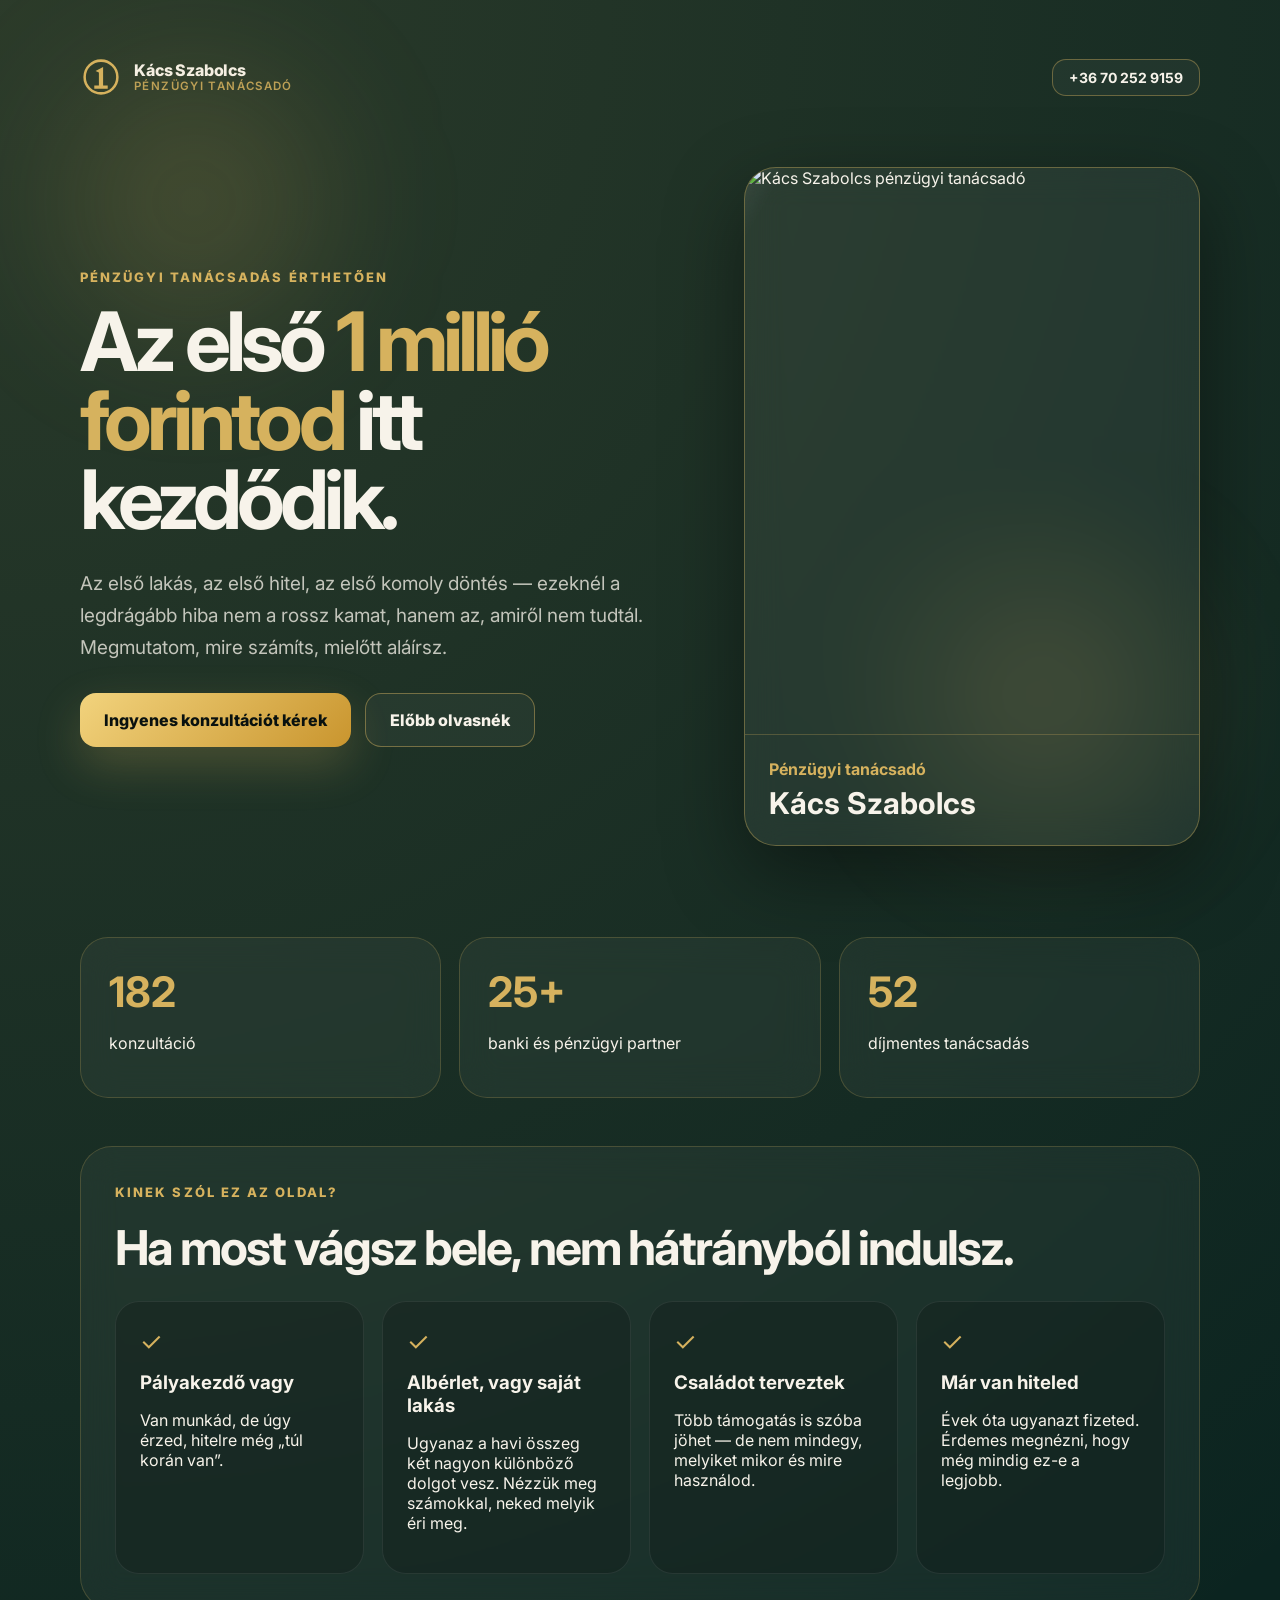
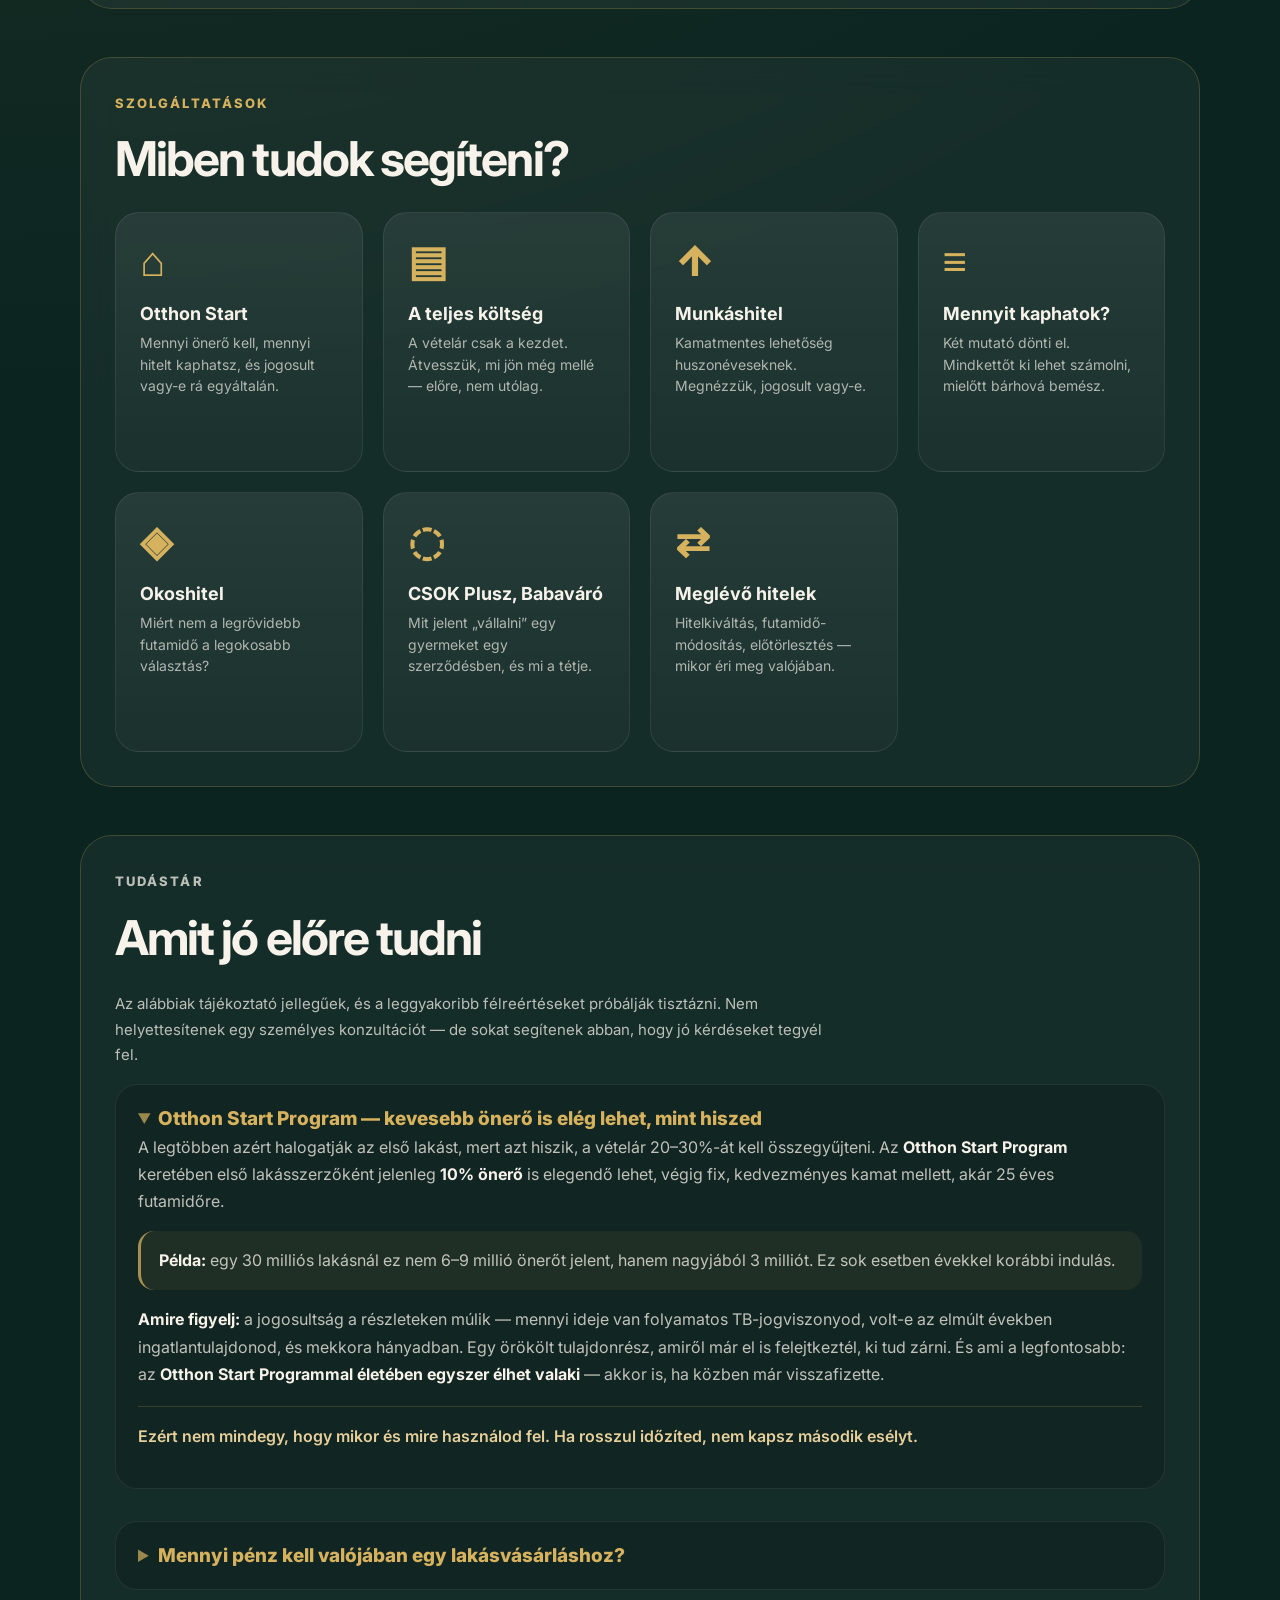
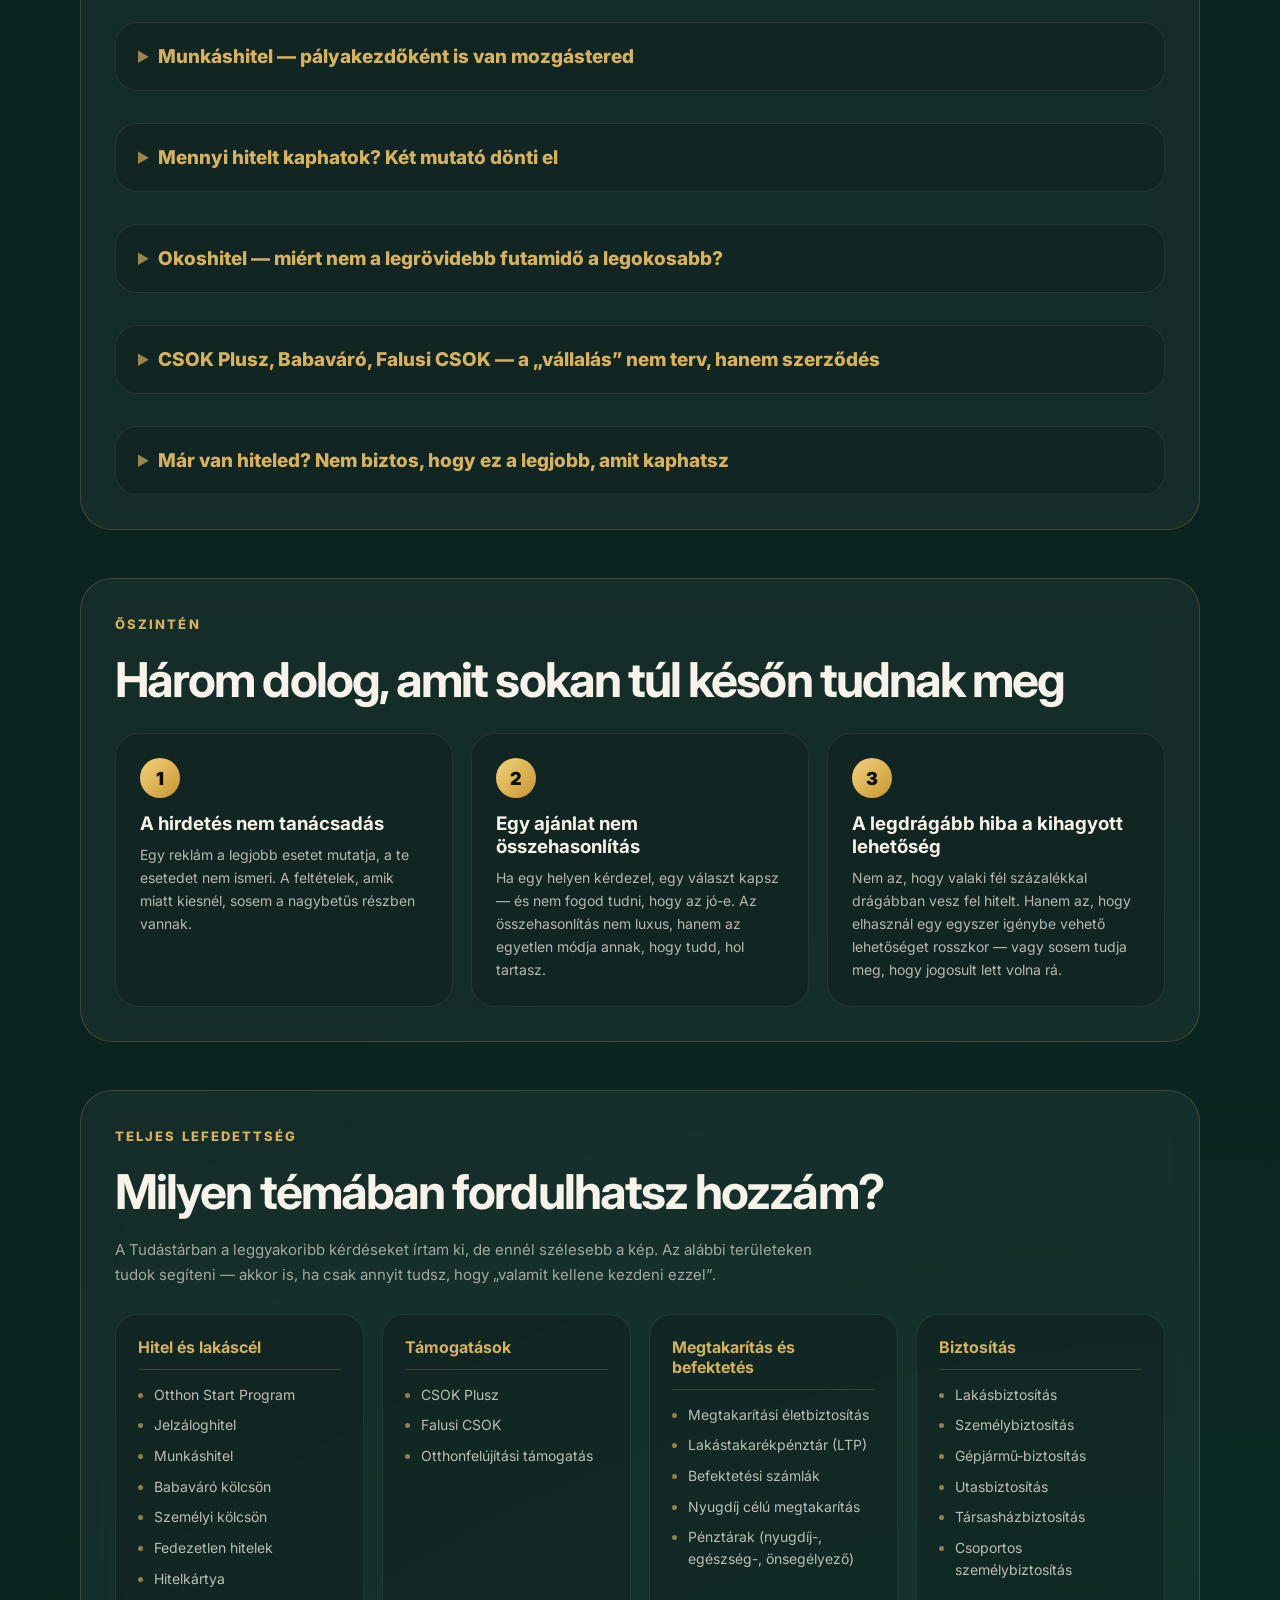
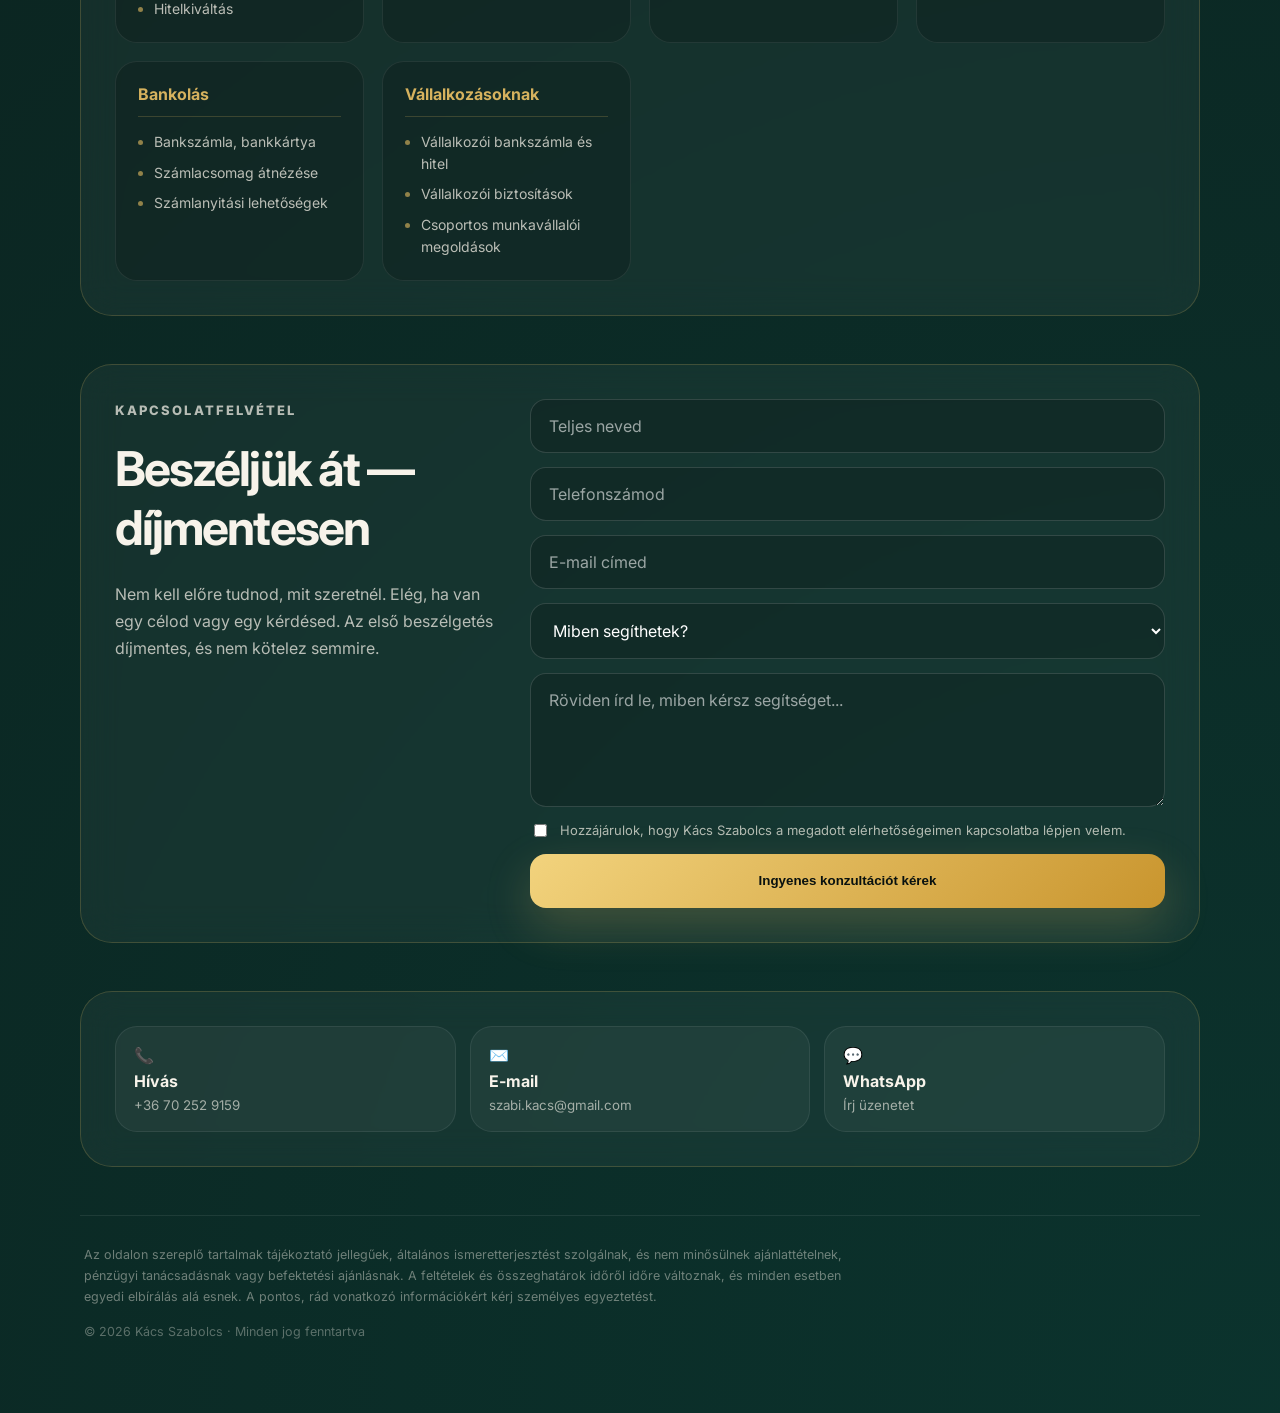
==== commit d40611a4: "Logó és szín javítás" ====
--- a/index.html
+++ b/index.html
@@ -6,6 +6,27 @@
   <meta name="viewport" content="width=device-width, initial-scale=1" />
   <title>Kács Szabolcs | Pénzügyi tanácsadó</title>
   <meta name="description" content="Első lakás, első hitel, első komoly döntés. Érthető pénzügyi tanácsadás pályakezdőknek és fiatal családoknak: ingatlanfinanszírozás, állami támogatások, megtakarítás." />
+  <meta name="theme-color" content="#0b2420" />
+  <link rel="canonical" href="https://elsomillio.hu/" />
+
+  <link rel="icon" href="/favicon.ico" sizes="any" />
+  <link rel="icon" href="/favicon.svg" type="image/svg+xml" />
+  <link rel="apple-touch-icon" href="/apple-touch-icon.png" />
+
+  <meta property="og:type" content="website" />
+  <meta property="og:site_name" content="elsomillio.hu" />
+  <meta property="og:locale" content="hu_HU" />
+  <meta property="og:url" content="https://elsomillio.hu/" />
+  <meta property="og:title" content="Az első 1 millió forintod itt kezdődik." />
+  <meta property="og:description" content="Első lakás, első hitel, első komoly döntés. A legdrágább hiba nem a rossz kamat, hanem az, amiről nem tudtál." />
+  <meta property="og:image" content="https://elsomillio.hu/og-image.png" />
+  <meta property="og:image:width" content="1200" />
+  <meta property="og:image:height" content="630" />
+  <meta name="twitter:card" content="summary_large_image" />
+  <meta name="twitter:title" content="Az első 1 millió forintod itt kezdődik." />
+  <meta name="twitter:description" content="Első lakás, első hitel, első komoly döntés. Érthető pénzügyi tanácsadás." />
+  <meta name="twitter:image" content="https://elsomillio.hu/og-image.png" />
+
   <link rel="preconnect" href="https://fonts.googleapis.com">
   <link rel="preconnect" href="https://fonts.gstatic.com" crossorigin>
   <link href="https://fonts.googleapis.com/css2?family=Inter:wght@400;500;600;700;800;900&display=swap" rel="stylesheet">
@@ -17,6 +38,17 @@
   <div class="bg-glow two"></div>
 
   <main class="page">
+
+    <header class="brand">
+      <a class="brand-mark" href="#" aria-label="elsomillio.hu — vissza a lap tetejére">
+        <svg viewBox="0 0 100 100" aria-hidden="true" focusable="false">
+          <circle cx="50" cy="50" r="39" fill="none" stroke="#d6b25e" stroke-width="6" />
+          <path d="M37 36 L55 26 L55 70 L66 70 L66 78 L34 78 L34 70 L45 70 L45 39 Z" fill="#d6b25e" />
+        </svg>
+        <span class="brand-name">Kács Szabolcs<small>pénzügyi tanácsadó</small></span>
+      </a>
+      <a class="brand-cta" href="tel:+36702529159">+36 70 252 9159</a>
+    </header>
 
     <section class="hero">
       <div class="hero-text reveal">
@@ -373,8 +405,6 @@
             <li>CSOK Plusz</li>
             <li>Falusi CSOK</li>
             <li>Otthonfelújítási támogatás</li>
-            <li>Illetékmentesség, áfa-visszatérítés</li>
-            <li>Jogosultság előzetes átnézése</li>
           </ul>
         </div>
 
@@ -396,7 +426,6 @@
             <li>Személybiztosítás</li>
             <li>Gépjármű-biztosítás</li>
             <li>Utasbiztosítás</li>
-            <li>Jogvédelem biztosítás</li>
             <li>Társasházbiztosítás</li>
             <li>Csoportos személybiztosítás</li>
           </ul>
--- a/style.css
+++ b/style.css
@@ -13,7 +13,7 @@
   background:
     radial-gradient(circle at top left, rgba(214, 178, 94, 0.16), transparent 32%),
     radial-gradient(circle at bottom right, rgba(12, 104, 92, 0.22), transparent 35%),
-    #06100f;
+    #0b2420;
   overflow-x: hidden;
 }
 
@@ -578,7 +578,7 @@
     gap: 8px;
     padding: 10px;
     border-radius: 22px;
-    background: rgba(6,16,15,0.92);
+    background: rgba(11, 36, 32, 0.92);
     border: 1px solid rgba(214,178,94,0.32);
     backdrop-filter: blur(18px);
   }
@@ -630,6 +630,93 @@
   color: rgba(247, 243, 234, 0.72);
 }
 
+/* ---- Fejléc / logó ---- */
+
+.brand {
+  display: flex;
+  align-items: center;
+  justify-content: space-between;
+  gap: 16px;
+  padding-bottom: 26px;
+}
+
+.brand-mark {
+  display: inline-flex;
+  align-items: center;
+  gap: 12px;
+  text-decoration: none;
+  color: #f7f3ea;
+}
+
+.brand-mark svg {
+  width: 42px;
+  height: 42px;
+  flex: 0 0 auto;
+  transition: transform 0.25s ease;
+}
+
+.brand-mark:hover svg {
+  transform: scale(1.08);
+}
+
+.brand-name {
+  display: flex;
+  flex-direction: column;
+  font-size: 16px;
+  font-weight: 800;
+  letter-spacing: -0.01em;
+  line-height: 1.2;
+}
+
+.brand-name small {
+  font-size: 11.5px;
+  font-weight: 600;
+  letter-spacing: 0.12em;
+  text-transform: uppercase;
+  color: rgba(214, 178, 94, 0.85);
+}
+
+.brand-cta {
+  padding: 9px 16px;
+  border-radius: 14px;
+  border: 1px solid rgba(214, 178, 94, 0.4);
+  background: rgba(255, 255, 255, 0.04);
+  color: #f7f3ea;
+  text-decoration: none;
+  font-size: 14px;
+  font-weight: 700;
+  white-space: nowrap;
+  transition: border-color 0.25s ease, transform 0.25s ease;
+}
+
+.brand-cta:hover {
+  border-color: rgba(214, 178, 94, 0.85);
+  transform: translateY(-2px);
+}
+
+@media (max-width: 560px) {
+  .brand {
+    padding-bottom: 18px;
+  }
+
+  .brand-mark svg {
+    width: 34px;
+    height: 34px;
+  }
+
+  .brand-name {
+    font-size: 14px;
+  }
+
+  .brand-name small {
+    font-size: 10px;
+  }
+
+  .brand-cta {
+    display: none;
+  }
+}
+
 /* ---- Tudástár bővítés ---- */
 
 .knowledge-intro {
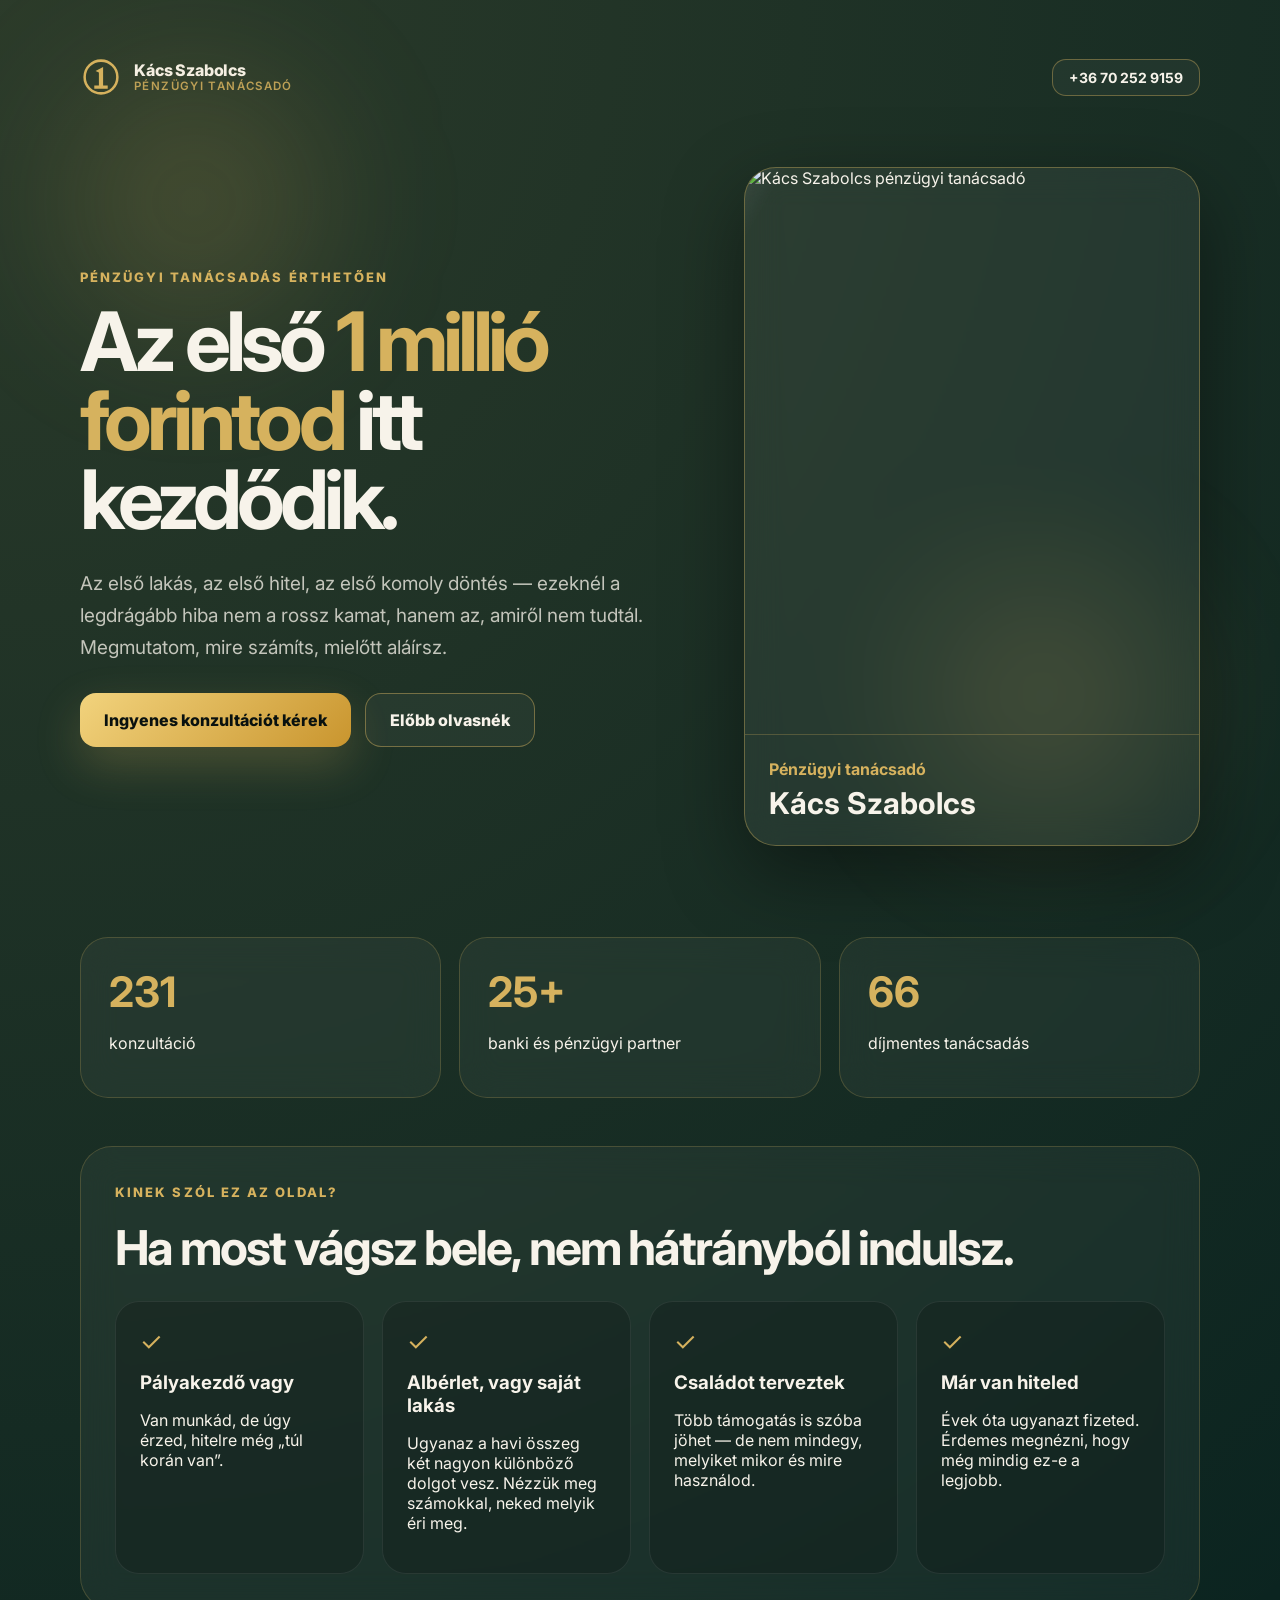
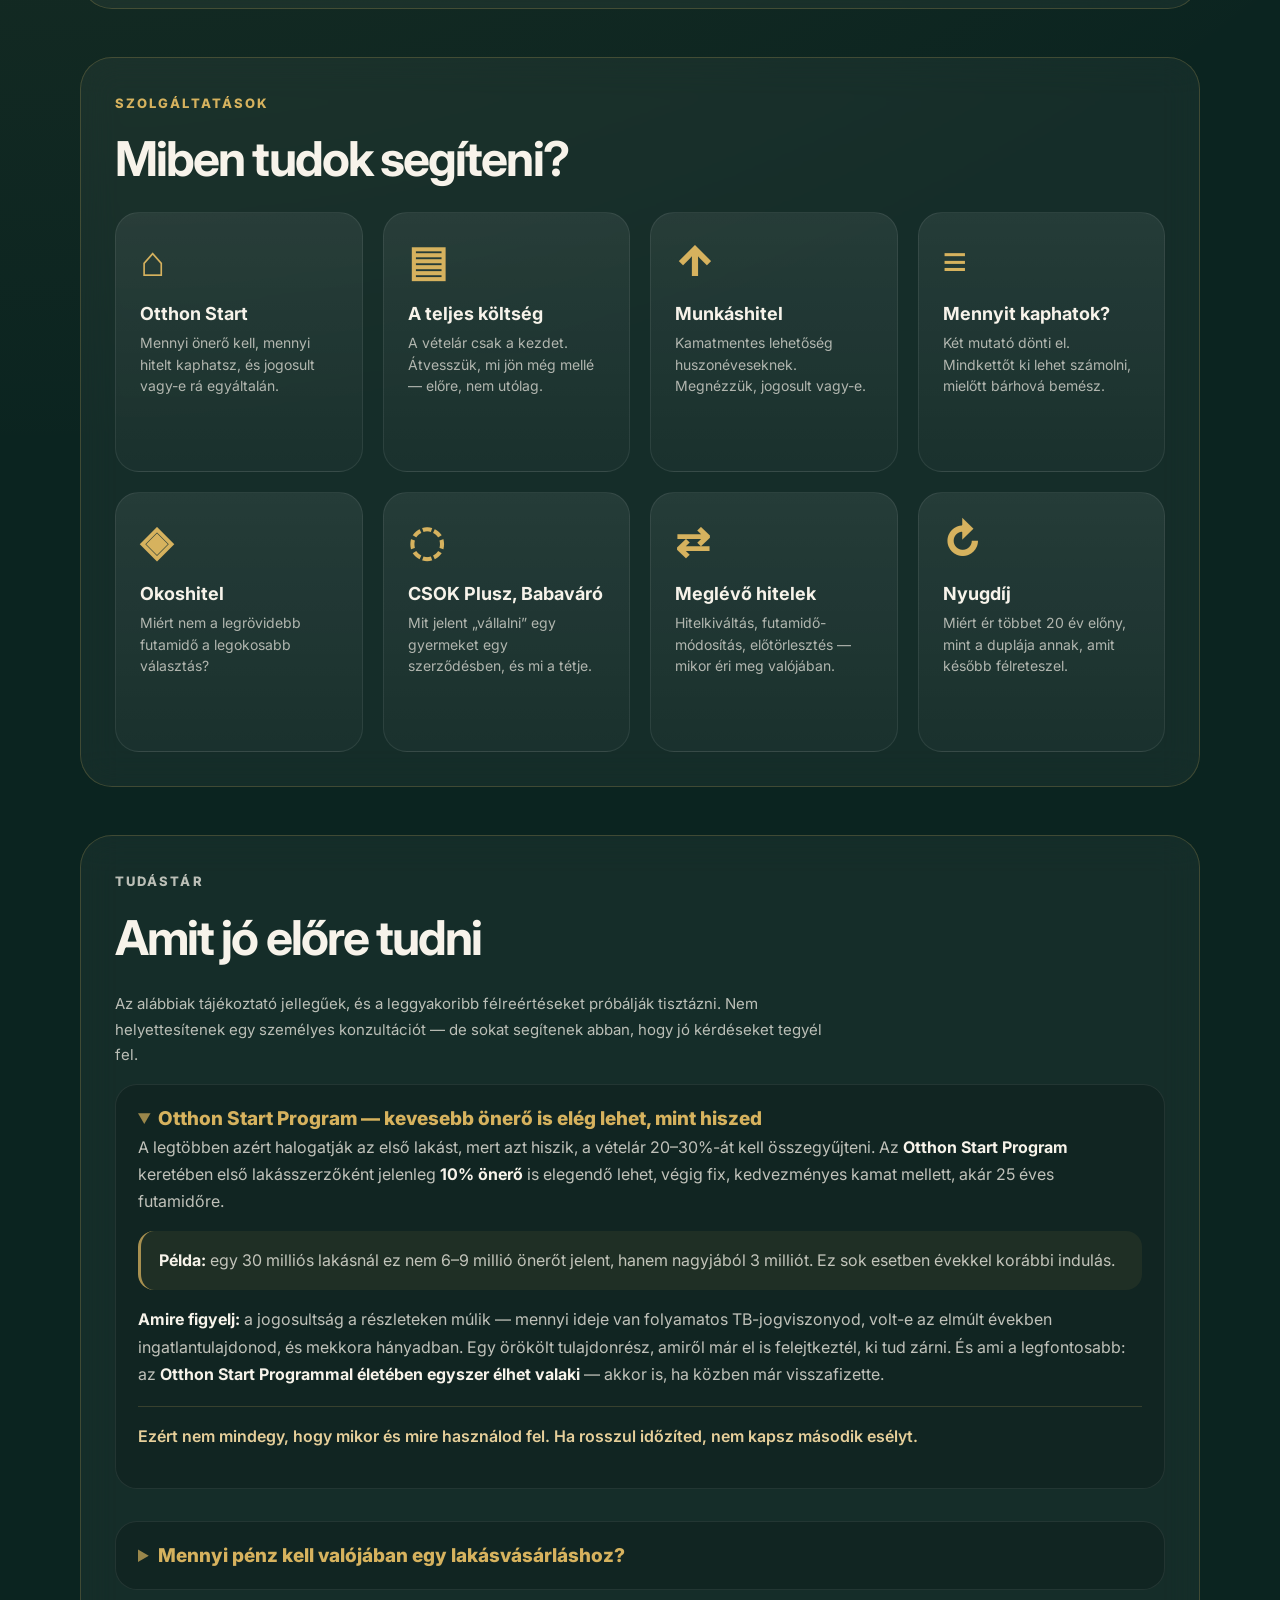
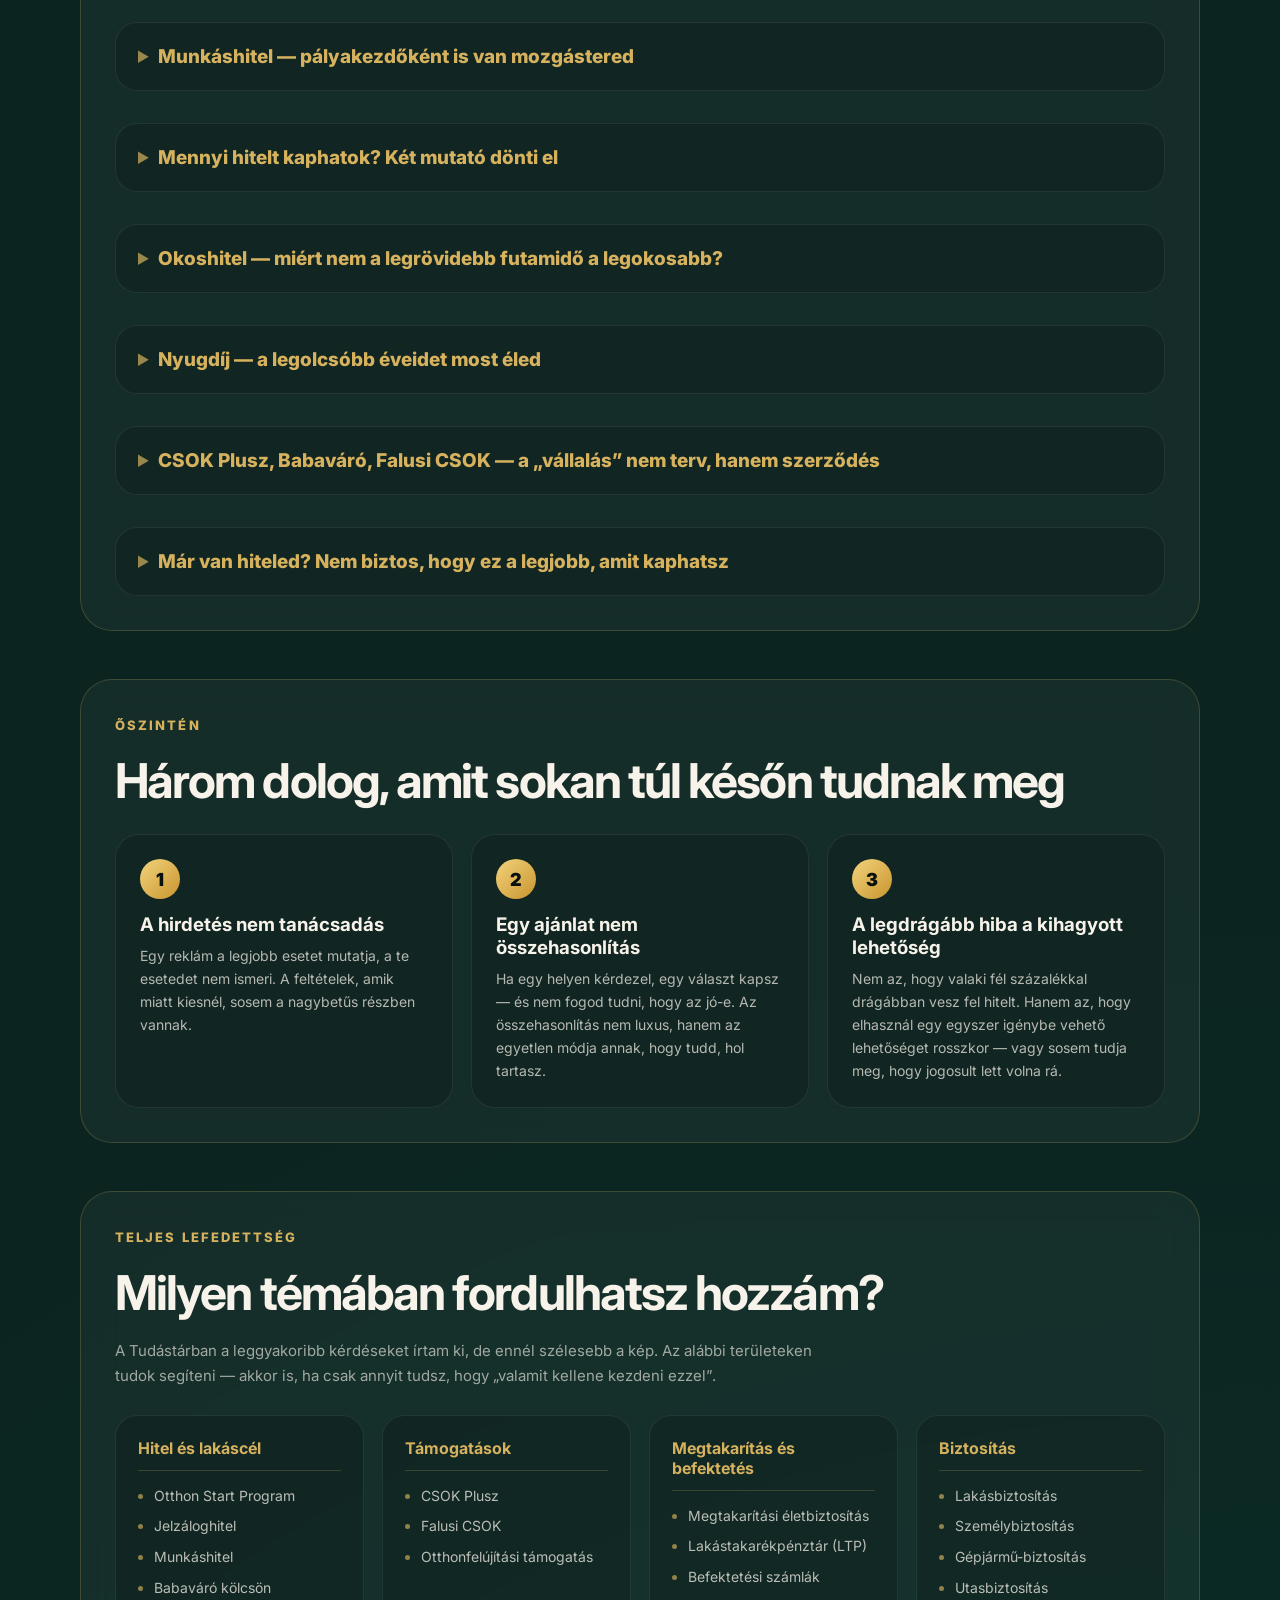
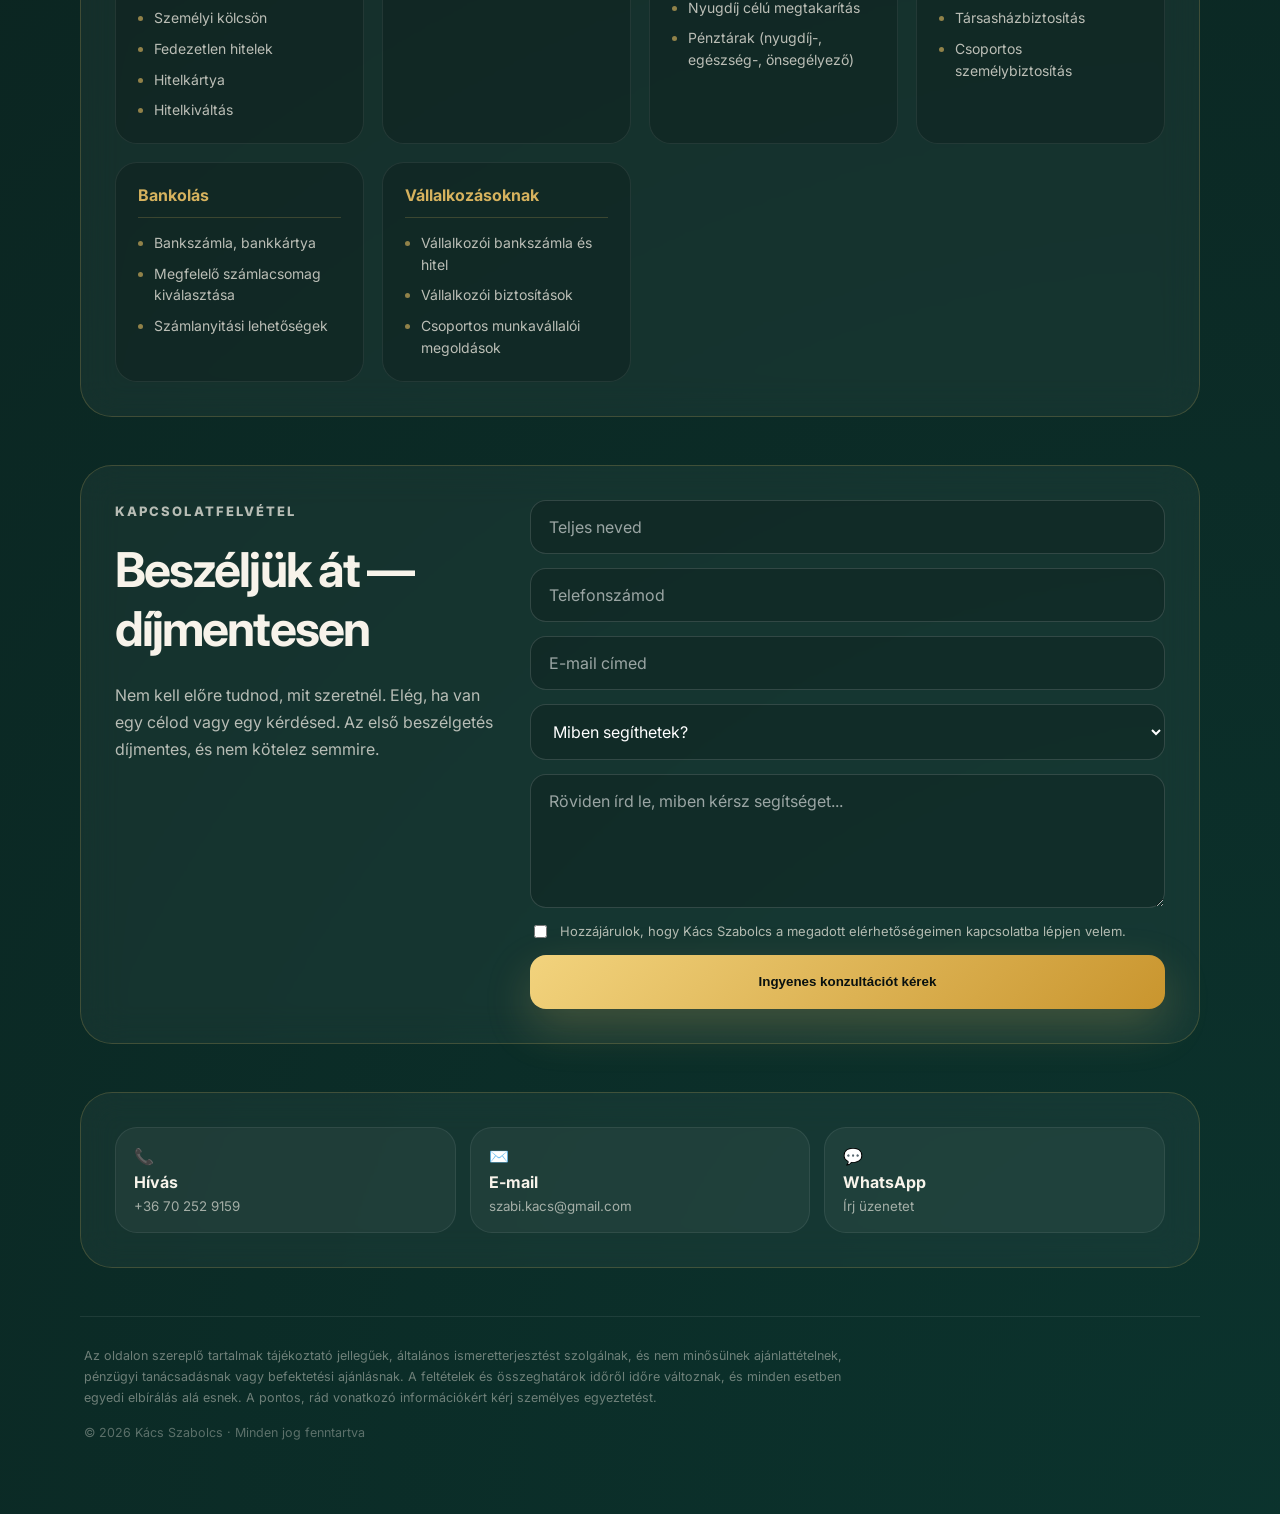
==== commit 091e04f8: "Nyugdíj" ====
--- a/index.html
+++ b/index.html
@@ -169,6 +169,12 @@
           <h3>Meglévő hitelek</h3>
           <p>Hitelkiváltás, futamidő-módosítás, előtörlesztés — mikor éri meg valójában.</p>
         </a>
+
+        <a href="#nyugdij" class="service-card">
+          <span>↻</span>
+          <h3>Nyugdíj</h3>
+          <p>Miért ér többet 20 év előny, mint a duplája annak, amit később félreteszel.</p>
+        </a>
       </div>
     </section>
 
@@ -292,6 +298,55 @@
             Nem a legrövidebb futamidő a legokosabb, hanem az, amit <em>minden</em> hónapban biztosan bírsz —
             a rosszabbakban is. Ezt a párosítást viszont nehéz egyedül összerakni: a hitelnek és a megtakarításnak
             passzolnia kell egymáshoz, futamidőben, hozzáférhetőségben és összegben is.
+          </p>
+        </details>
+
+        <details id="nyugdij">
+          <summary>Nyugdíj — a legolcsóbb éveidet most éled</summary>
+          <p>
+            A magyar nyugdíjrendszer felosztó-kirovó. Ez azt jelenti, hogy amit ma levonnak a fizetésedből,
+            azt <em>nem</em> teszik félre egy számlára a te nevedre — abból a mai nyugdíjakat fizetik.
+            A te nyugdíjadat majd azok fogják állni, akik akkor dolgoznak.
+          </p>
+          <p>
+            Ezért számít, hányan lesznek. Ma nagyjából <strong>2,3 dolgozó jut egy nyugdíjasra</strong>,
+            és az előrejelzések szerint ez 2050-re akár 1,5-ig csökkenhet. Száz gyermekre már közel
+            148 időskorú jut. Ezek nem jóslatok: akik 2045-ben dolgozni fognak, ma már megszülettek.
+          </p>
+          <p>
+            <strong>Nem az a kérdés, lesz-e nyugdíj — lesz. Hanem az, hogy mennyi.</strong>
+            Az átlagos öregségi nyugdíj 2026 elején nagyjából 261 ezer forint volt, ami a nettó
+            átlagkeresetnek durván a fele. Ez az arány a régióban a legalacsonyabbak közé tartozik,
+            és évről évre romlik, mert a nyugdíjak lassabban nőnek, mint a bérek.
+          </p>
+          <p class="example">
+            <strong>Példa — mit ér 20 év előny?</strong> Havi 15 000 forint félretéve, évi 6%-os
+            feltételezett hozammal:<br>
+            <strong>25 évesen kezdve, 65 éves korig</strong> nagyjából 29,9 millió forint — ebből mindössze
+            7,2 millió a saját befizetés, a többi hozam.<br>
+            <strong>45 évesen kezdve</strong> ugyanez körülbelül 6,9 millió forint.<br>
+            Kétszer annyi befizetés, több mint négyszeres eredmény. Ha 45 évesen akarnád behozni a lemaradást,
+            havi 15 ezer helyett nagyjából <strong>65 ezret</strong> kellene félretenned.
+          </p>
+          <p>
+            <strong>Az állam is beszáll.</strong> Nyugdíjcélú megtakarításnál visszakapod a befizetett
+            jövedelemadód egy részét: nyugdíjbiztosításnál az éves díj 20%-át, legfeljebb évi 130 ezer forintot.
+            Ezt nem kézhez kapod — a megtakarításodra kerül, és onnantól az is kamatozik.
+            Több nyugdíjcélú megtakarítás mellett egy évben összesen legfeljebb 280 ezer forint igényelhető vissza.
+          </p>
+          <p>
+            <strong>Amire figyelj:</strong>
+          </p>
+          <ul>
+            <li>A pénz <strong>nyugdíjkorhatárig kötött</strong>. Ha idő előtt megszünteted, az addig kapott adójóváírást 20%-kal növelten vissza kell fizetni.</li>
+            <li>Az adójóváíráshoz jellemzően <strong>legalább 10 éves tartam</strong> kell.</li>
+            <li>A <strong>költségek</strong> évtizedek alatt sokat számítanak. A TKM (teljes költségmutató) mutatja meg, mennyit visz el a konstrukció — két hasonlónak tűnő ajánlat között milliós különbség lehet a végén.</li>
+            <li>A legdrágább változat mindig az, amit <em>nem tudsz végigfizetni</em>. Inkább kisebb összeggel indulj, amit később emelhetsz.</li>
+          </ul>
+          <p class="lesson">
+            Nem a termék dönt, hanem az időzítés. Aki huszonévesen indul, kis összeggel is célba ér.
+            Aki negyvenévesen kezd, annak a sokszorosát kell félretennie ugyanazért.
+            Ez az egyetlen terület, ahol a halogatásnak forintra kiszámolható ára van.
           </p>
         </details>
 
@@ -435,7 +490,7 @@
           <h3>Bankolás</h3>
           <ul>
             <li>Bankszámla, bankkártya</li>
-            <li>Számlacsomag átnézése</li>
+            <li>Megfelelő számlacsomag kiválasztása</li>
             <li>Számlanyitási lehetőségek</li>
           </ul>
         </div>
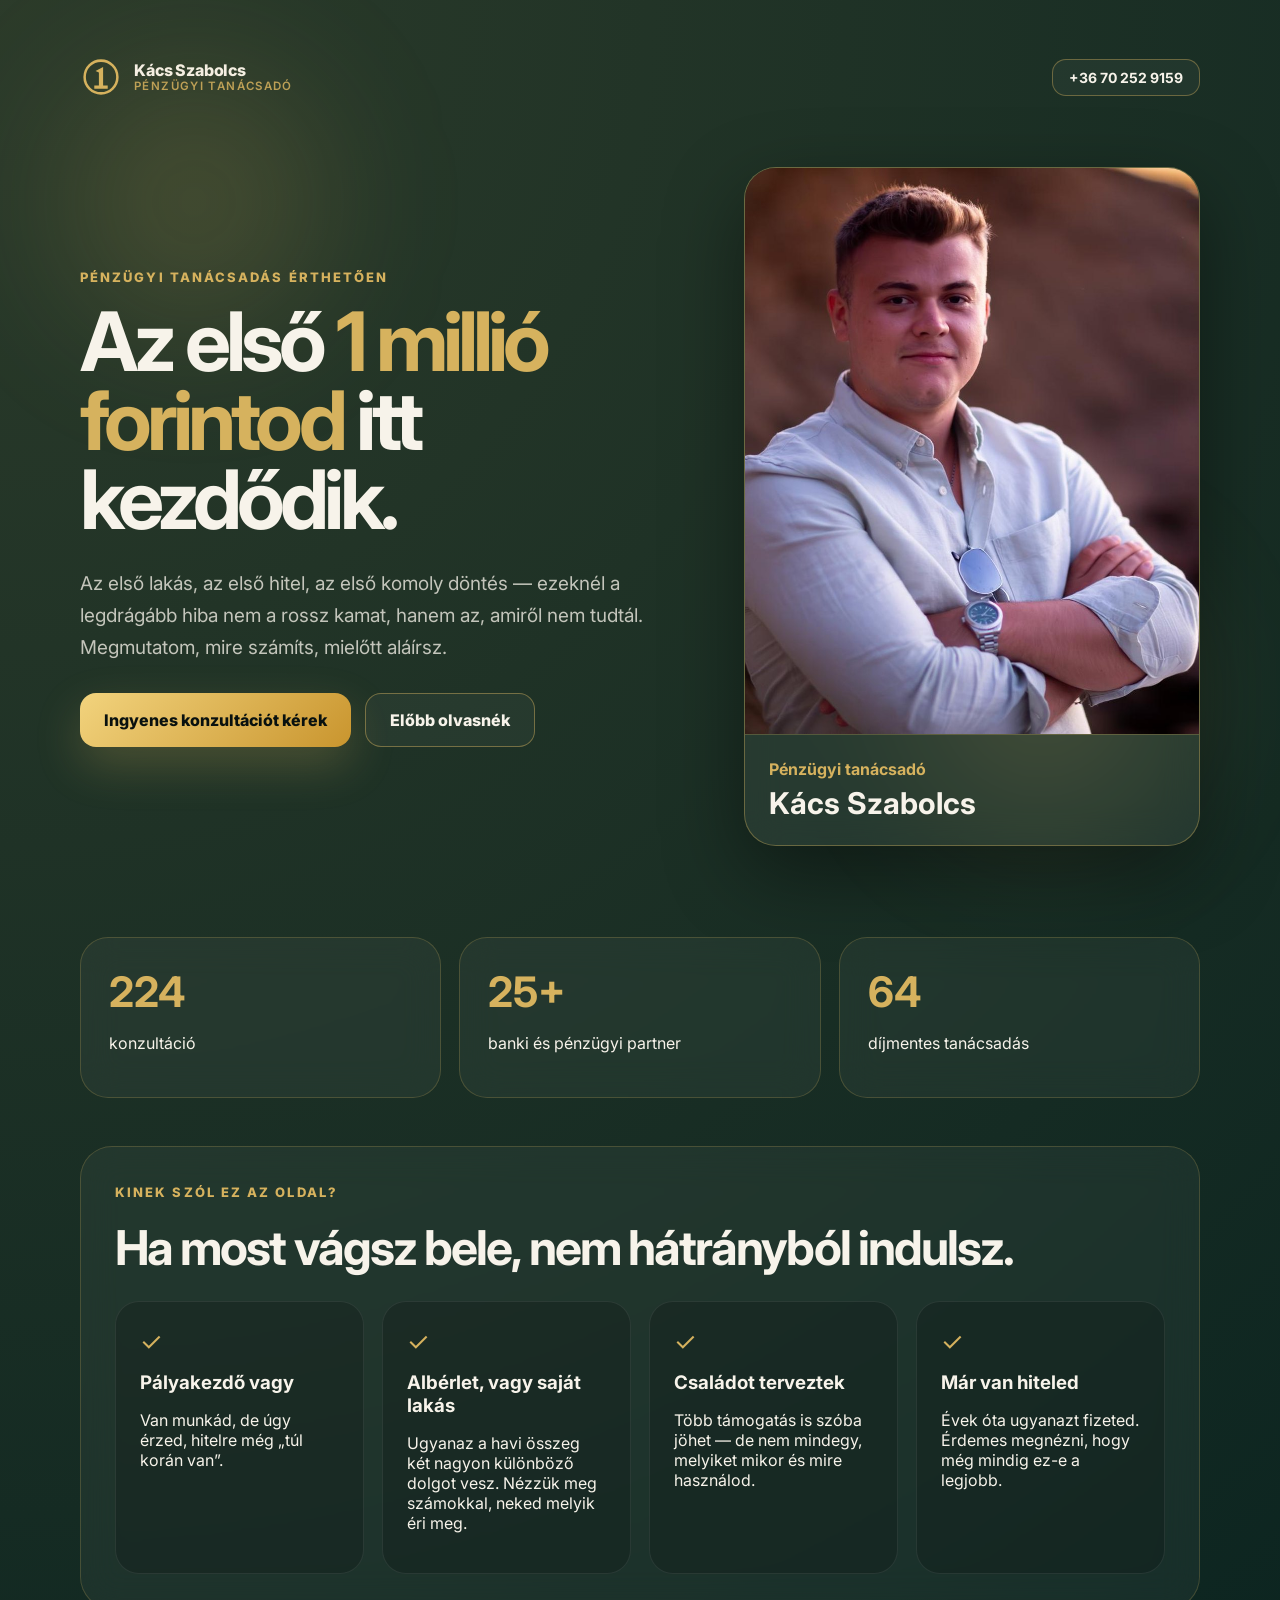
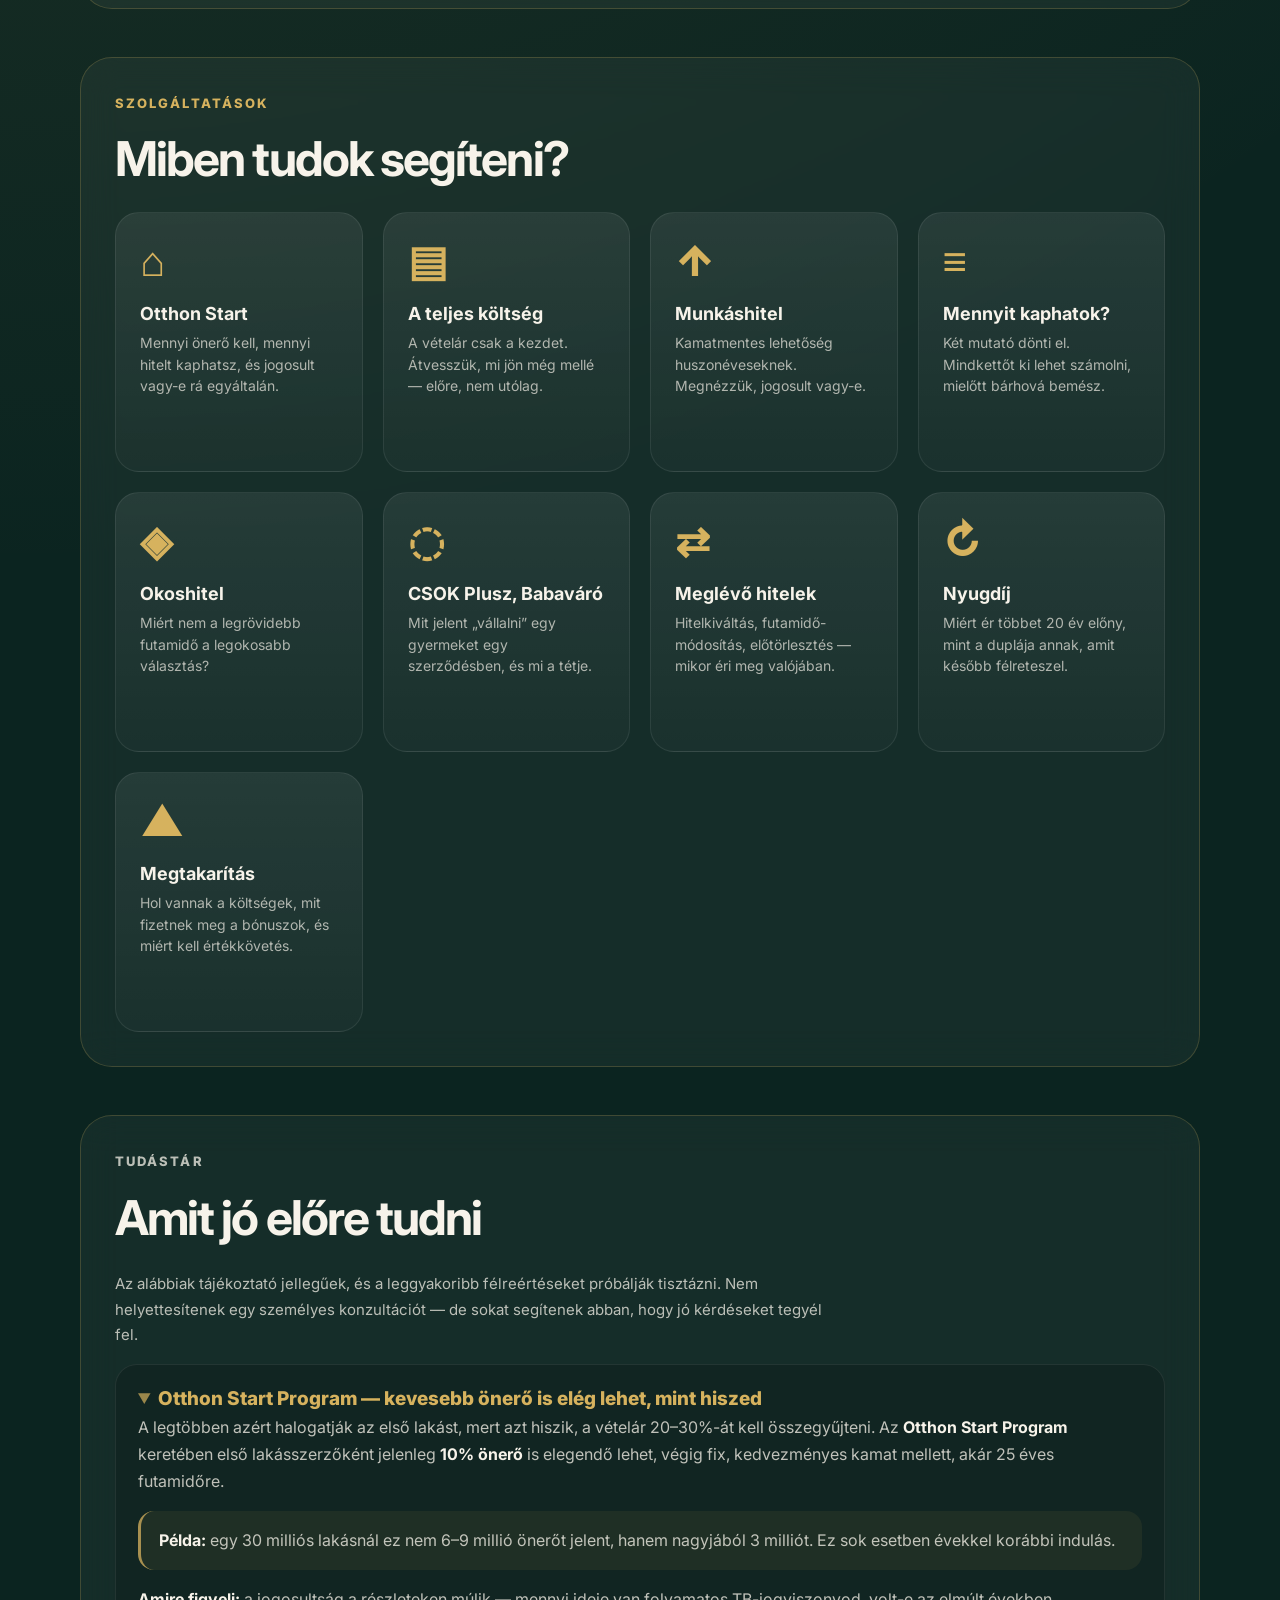
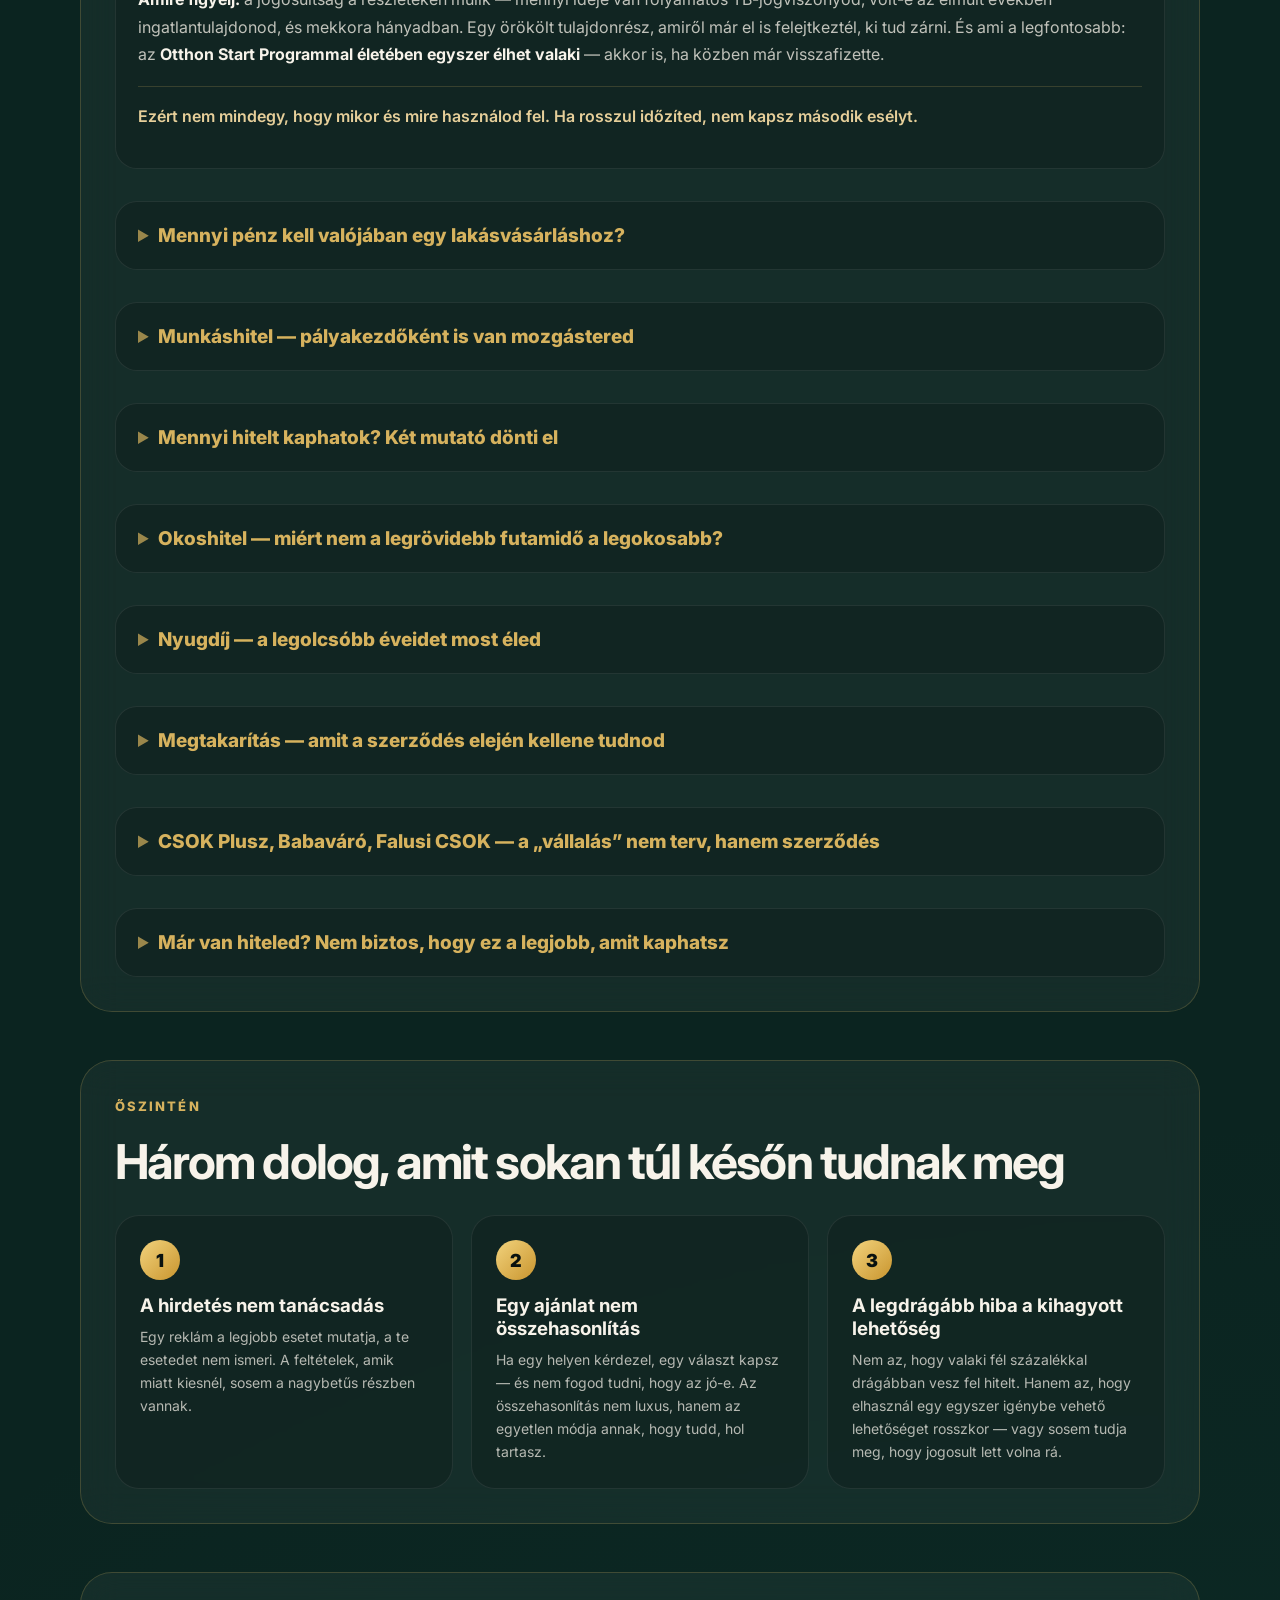
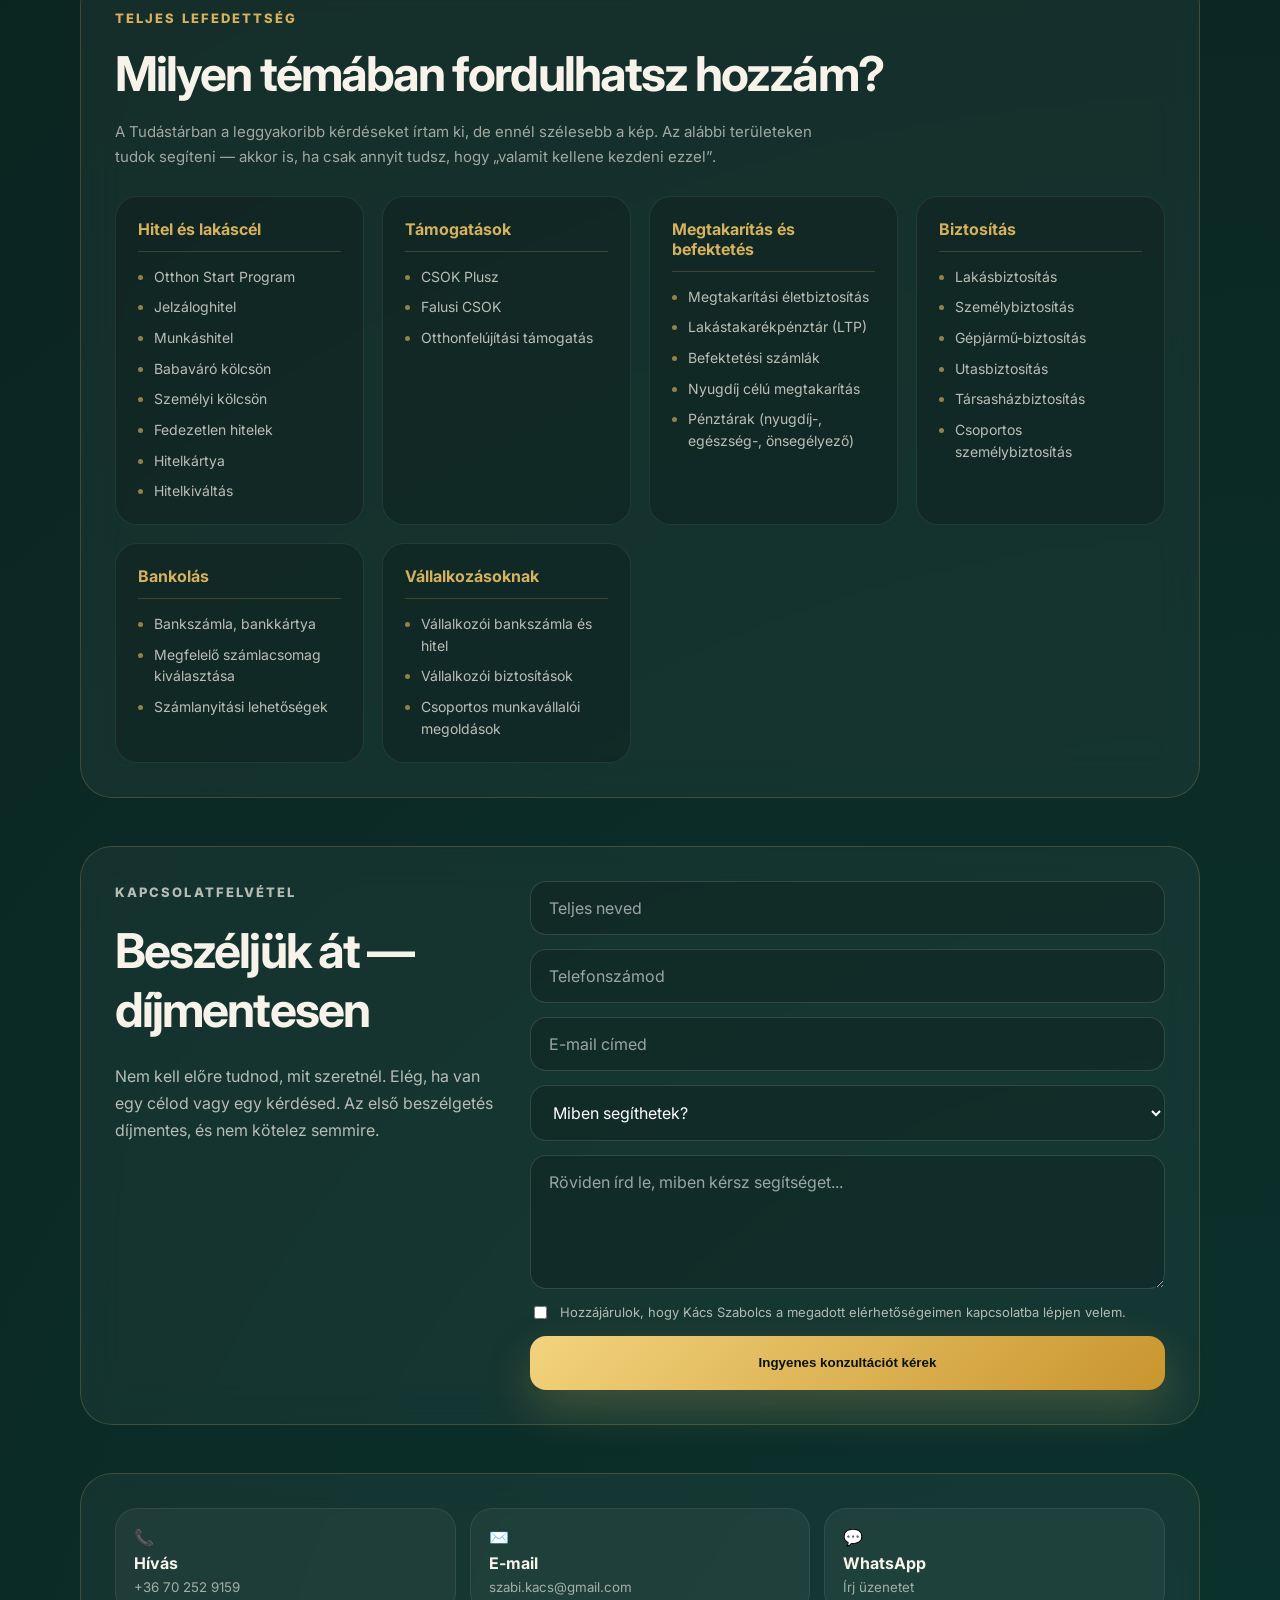
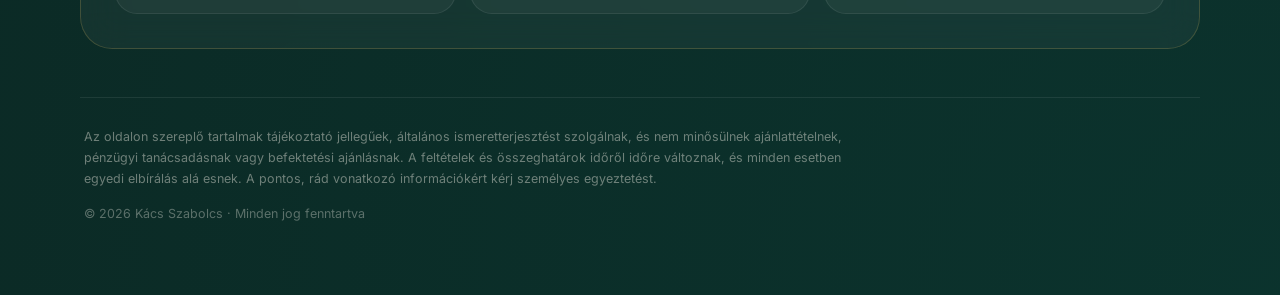
==== commit cf59ef8f: "Megtaki, profil" ====
--- a/index.html
+++ b/index.html
@@ -175,6 +175,12 @@
           <h3>Nyugdíj</h3>
           <p>Miért ér többet 20 év előny, mint a duplája annak, amit később félreteszel.</p>
         </a>
+
+        <a href="#megtakaritas" class="service-card">
+          <span>▲</span>
+          <h3>Megtakarítás</h3>
+          <p>Hol vannak a költségek, mit fizetnek meg a bónuszok, és miért kell értékkövetés.</p>
+        </a>
       </div>
     </section>
 
@@ -347,6 +353,57 @@
             Nem a termék dönt, hanem az időzítés. Aki huszonévesen indul, kis összeggel is célba ér.
             Aki negyvenévesen kezd, annak a sokszorosát kell félretennie ugyanazért.
             Ez az egyetlen terület, ahol a halogatásnak forintra kiszámolható ára van.
+          </p>
+        </details>
+
+        <details id="megtakaritas">
+          <summary>Megtakarítás — amit a szerződés elején kellene tudnod</summary>
+          <p>
+            A szabadon felhasználható megtakarítás nincs célhoz kötve: lehet belőle önerő, autó,
+            biztonsági tartalék vagy egyszerűen vagyon. Cserébe <em>nem jár rá adójóváírás</em> —
+            az csak a nyugdíjcélú formáknál van. Viszont rugalmasabb, és nem kell megvárnod vele a nyugdíjkorhatárt.
+          </p>
+          <p>
+            <strong>És most az, amit ritkán mondanak el az elején.</strong>
+            A befektetési egységekhez kötött megtakarításoknál a költségek nem egyenletesen oszlanak el:
+            az <strong>első években a legnagyobbak</strong>. Jellemző, hogy az első évi befizetésed nagy részét,
+            a másodikét a felét, a harmadikét az ötödét viszi el a forgalmazási költség, utána évi néhány százalékra esik,
+            hosszú tartamnál pedig akár nullára.
+          </p>
+          <p class="example">
+            <strong>Példa:</strong> havi 20 000 forintnál az első három évben összesen 720 ezer forintot fizetsz be —
+            ebből egy tipikus költségszerkezet mellett nagyjából a <strong>fele költség</strong>.
+            Ezért a legrosszabb döntés a néhány év után felmondott szerződés: ott a költséget már kifizetted,
+            de a hasznát még nem élvezted.
+          </p>
+          <p>
+            <strong>A bónuszok a kitartást fizetik meg.</strong> A hűségjóváírás, a díjarányos és a vagyonarányos
+            bónusz jellemzően a 10., 15. és 20. évhez kötött, és el is veszítheted, ha közben csökkented a díjat,
+            szünetelteted a fizetést vagy részlegesen visszaveszed a pénzed. Ezek nem ajándékok — a hosszú táv jutalmai.
+          </p>
+          <p>
+            <strong>Az értékkövetés nem díszlet.</strong> Ha 20 éven át ugyanazt az összeget teszed félre,
+            az infláció csendben elviszi az értékét: egymillió forint mai vásárlóereje 20 év múlva,
+            évi 4%-os inflációval számolva, nagyjából 456 ezer forintnak felel meg.
+          </p>
+          <p class="example">
+            <strong>Példa — mit ér az évi díjemelés?</strong> Havi 40 000 forint, 20 év, évi 6%-os feltételezett hozam:<br>
+            <strong>fix díjjal</strong> nagyjából 18,5 millió forint,<br>
+            <strong>évi 5%-os díjemeléssel</strong> nagyjából 27,9 millió forint.<br>
+            Ugyanaz a szokás, körülbelül 50%-kal nagyobb eredmény.
+          </p>
+          <p>
+            <strong>Amire figyelj:</strong>
+          </p>
+          <ul>
+            <li>A <strong>TKM</strong> (teljes költségmutató) teszi összehasonlíthatóvá az ajánlatokat. Ugyanaz a konstrukció más-más tartamnál egészen más TKM-et mutat — mindig azonos futamidőn hasonlítsd össze.</li>
+            <li>Nézd meg, <strong>hozzáférsz-e</strong> menet közben a pénzhez, és mibe kerül. A rendszeres és az eseti befizetés jellemzően eltérő szabályok alá esik.</li>
+            <li>A rugalmasság — díjcsökkentés, szüneteltetés — jó, hogy van, de <strong>ára van</strong>: általában a bónuszaidat csökkenti.</li>
+            <li><strong>Előbb legyen vésztartalékod.</strong> Három-hat havi kiadásodnak megfelelő, azonnal elérhető pénz. Enélkül az első váratlan kiadásnál a hosszú távú megtakarításodhoz fogsz nyúlni — pontosan a legrosszabb pillanatban.</li>
+          </ul>
+          <p class="lesson">
+            Nem az a kérdés, melyik a papíron legjobb konstrukció, hanem hogy <em>reálisan végig tudod-e vinni</em>.
+            Egy kisebb összeg, amit húsz éven át fizetsz, mindig többet hoz, mint egy nagy, amit három év múlva felmondasz.
           </p>
         </details>
 
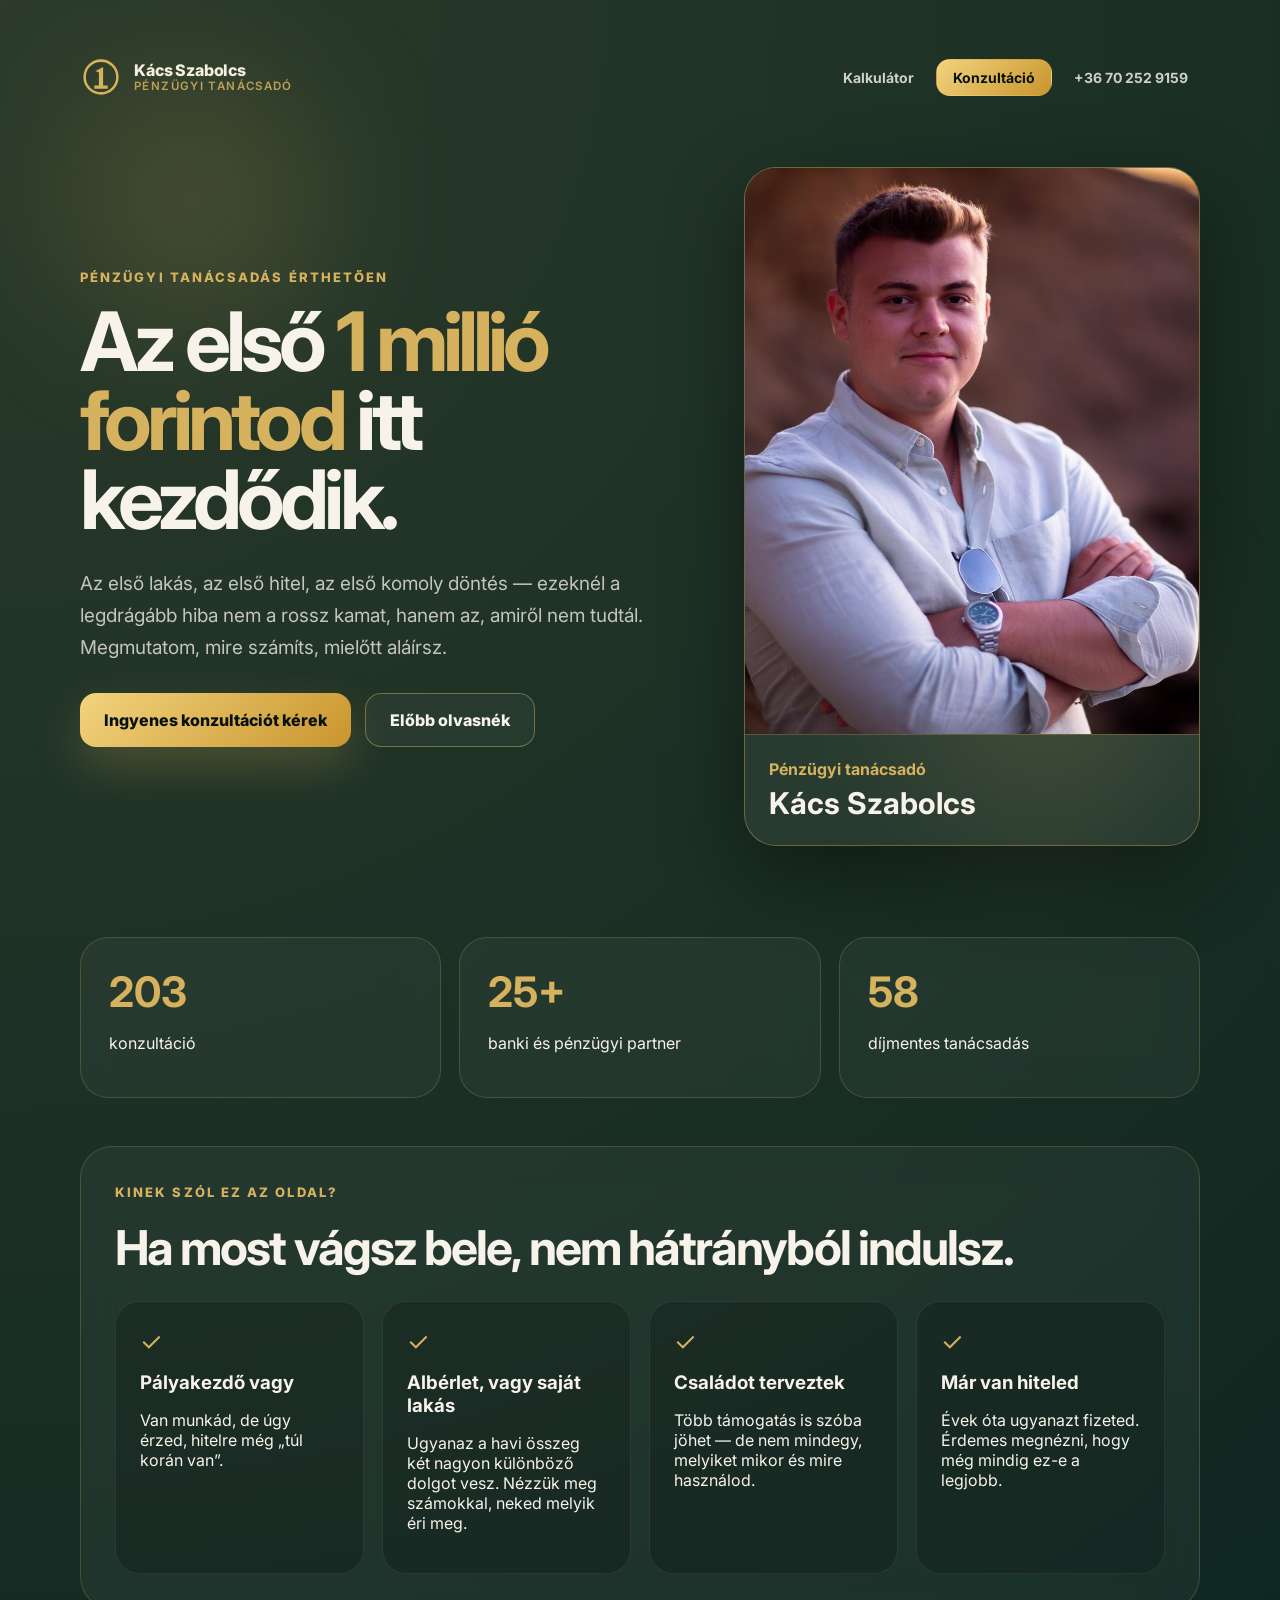
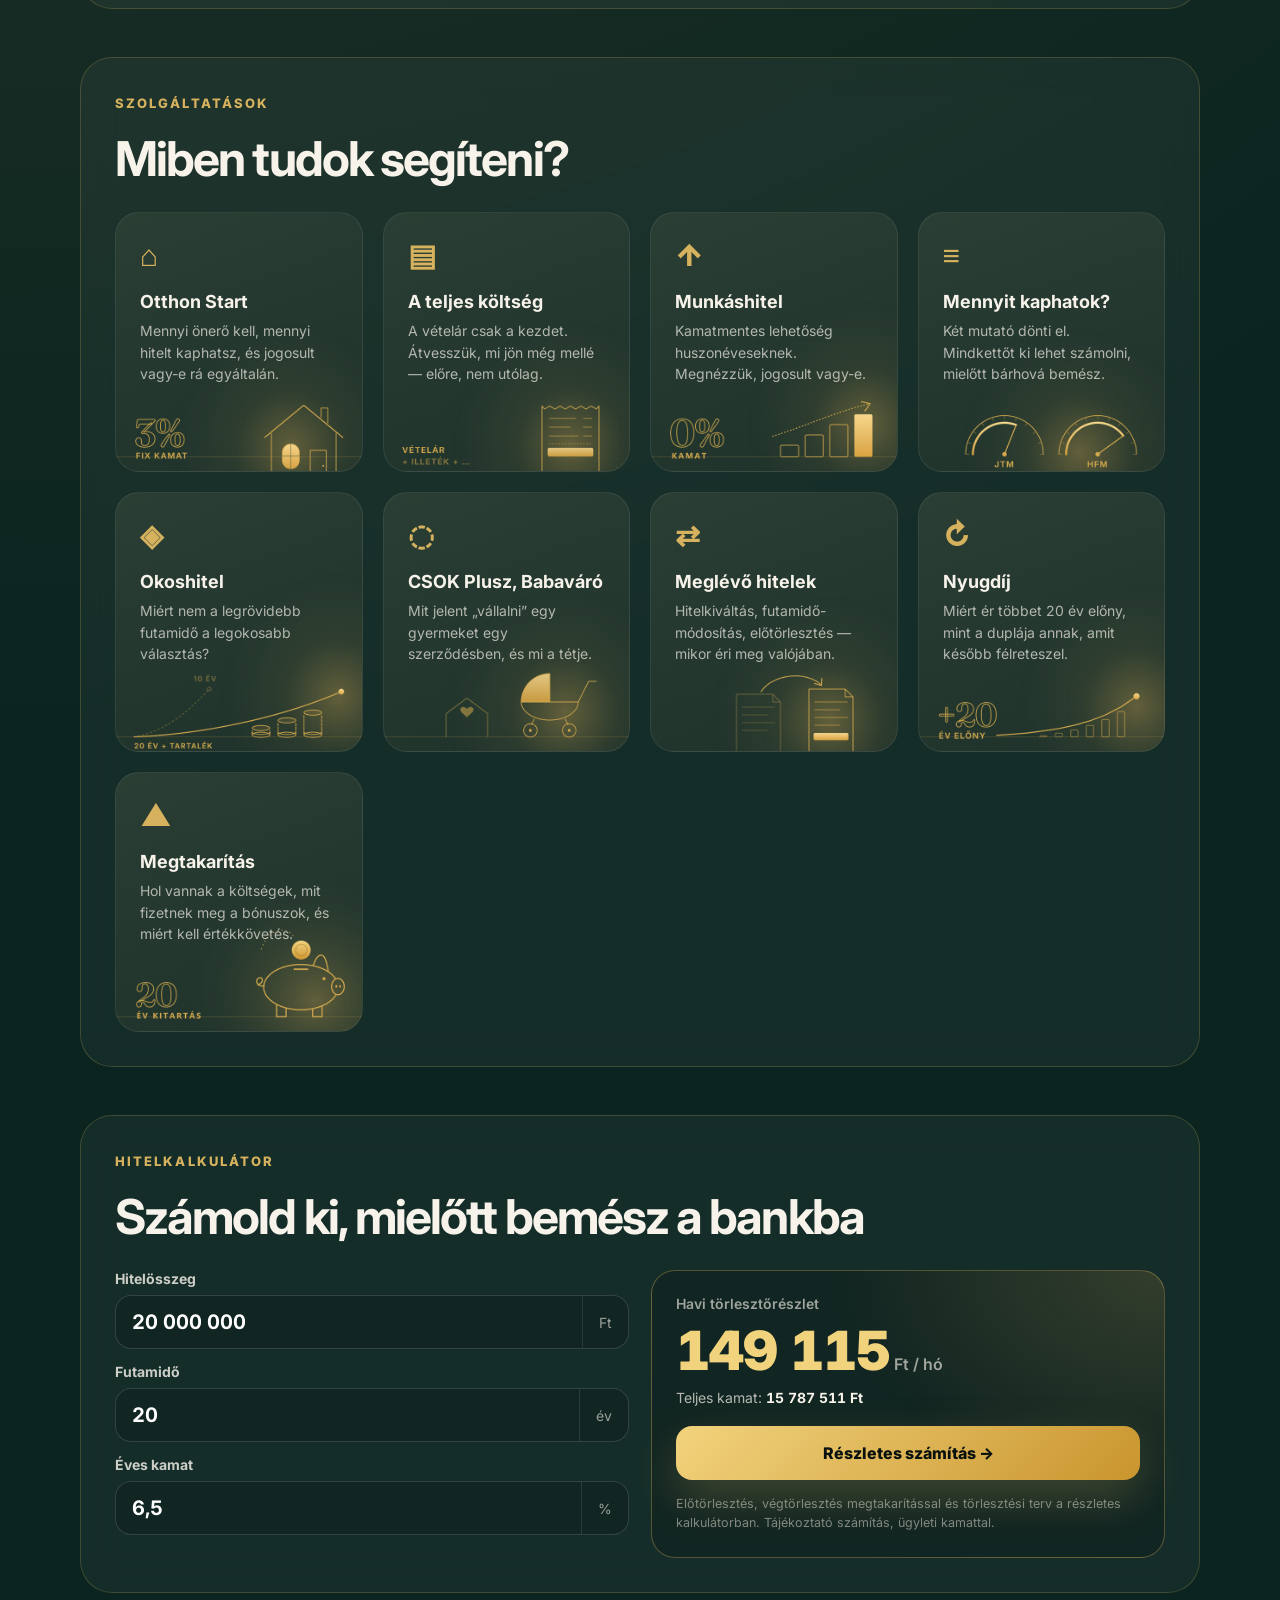
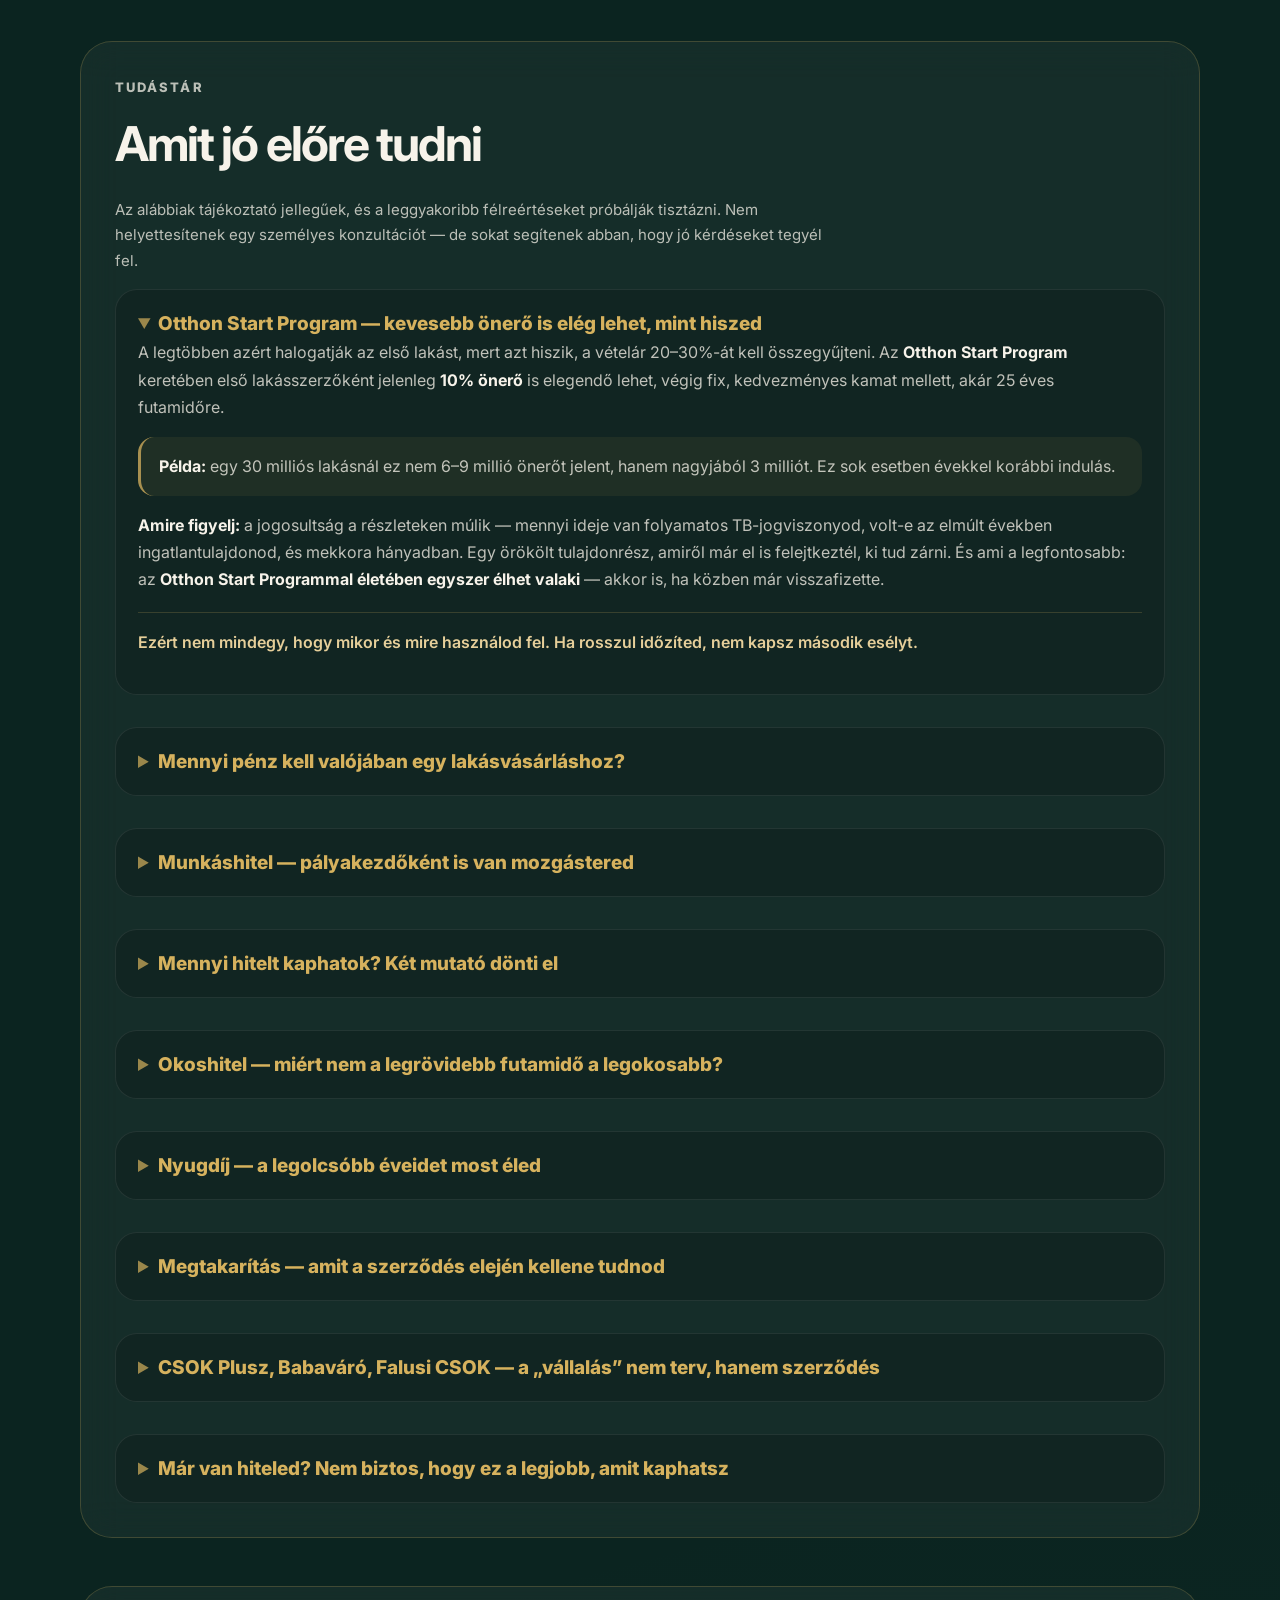
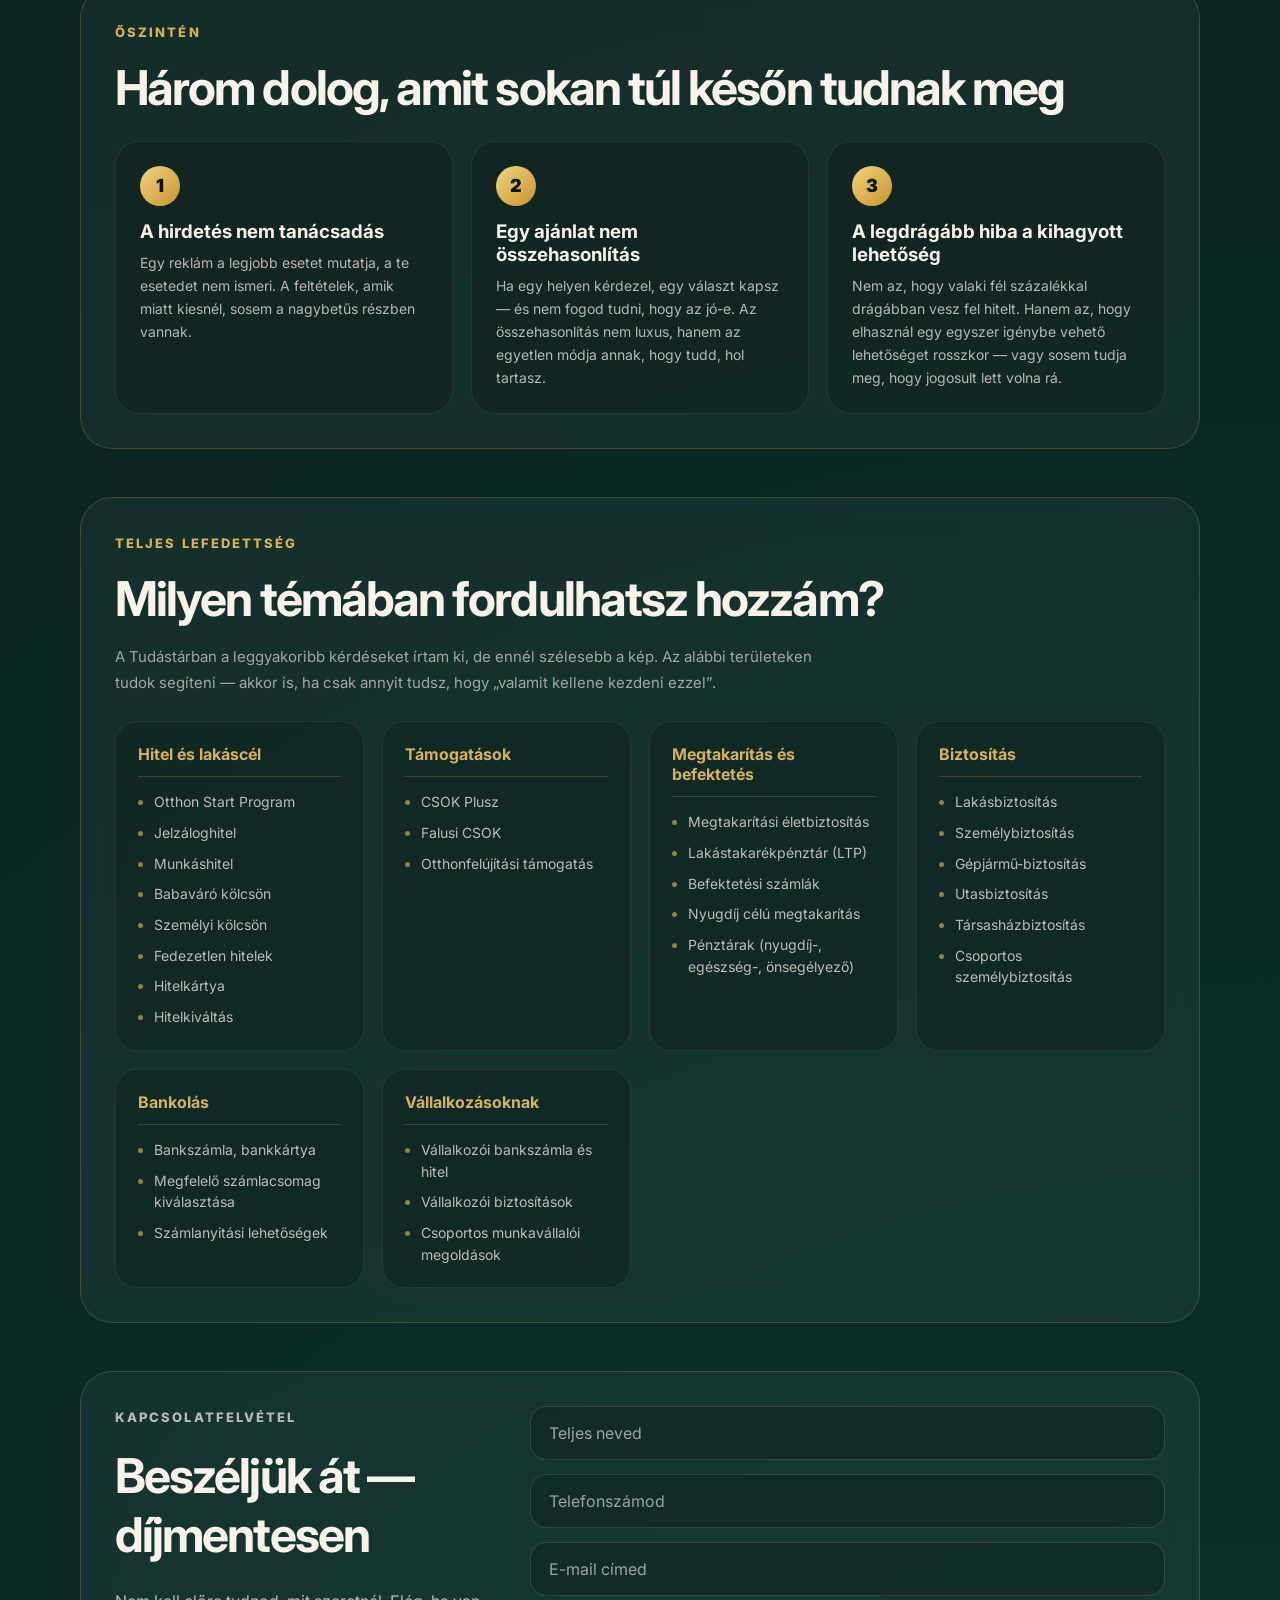
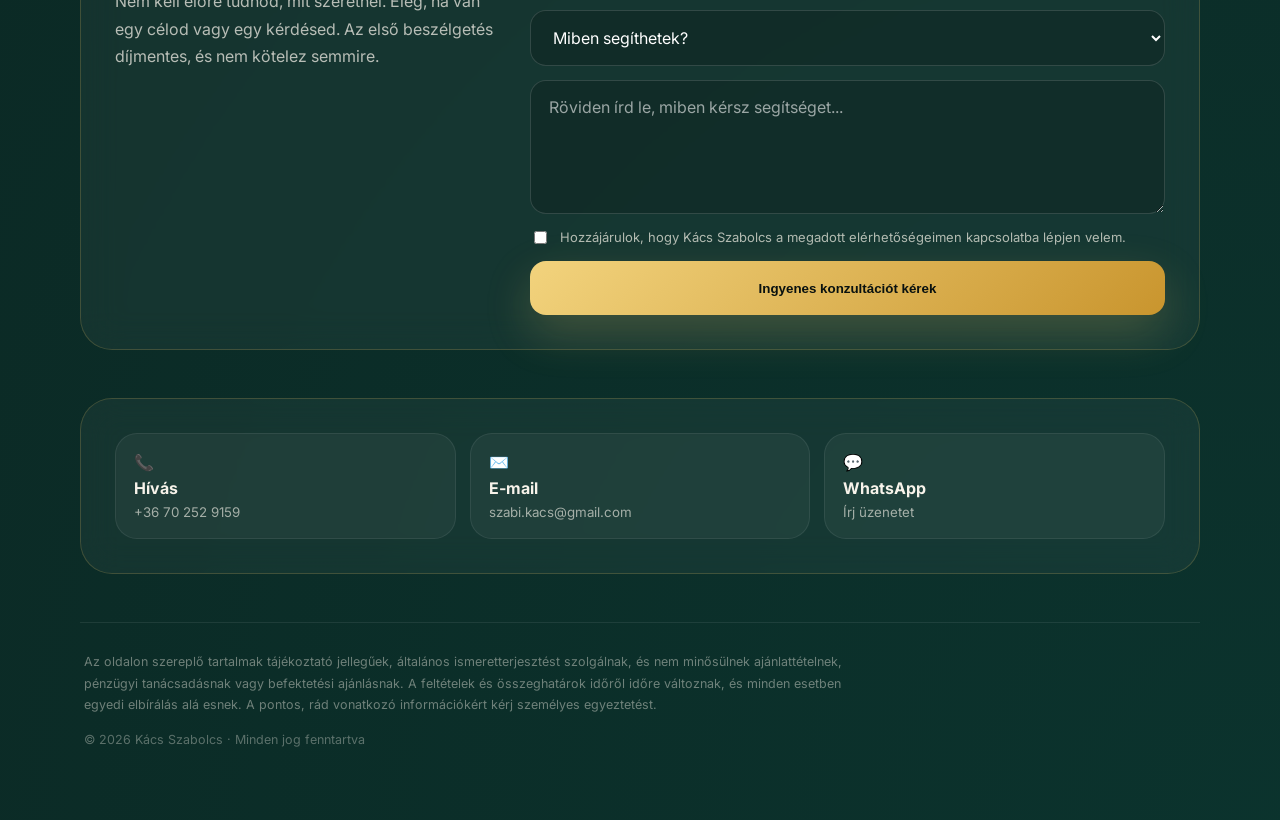
==== commit 51ffd2d7: "Hitelkalkulátor aloldal, mini-kalkulátor, menü és kártyaháttérképek Új /kalkulator aloldal a kész ka" ====
--- a/index.html
+++ b/index.html
@@ -47,7 +47,11 @@
         </svg>
         <span class="brand-name">Kács Szabolcs<small>pénzügyi tanácsadó</small></span>
       </a>
-      <a class="brand-cta" href="tel:+36702529159">+36 70 252 9159</a>
+      <nav class="brand-nav" aria-label="Fő navigáció">
+        <a class="brand-link" href="/kalkulator">Kalkulátor</a>
+        <a class="brand-cta" href="#konzultacio">Konzultáció</a>
+        <a class="brand-phone" href="tel:+36702529159">+36 70 252 9159</a>
+      </nav>
     </header>
 
     <section class="hero">
@@ -128,59 +132,90 @@
       <h2>Miben tudok segíteni?</h2>
 
       <div class="grid">
-        <a href="#elso-lakas" class="service-card">
+        <a href="#elso-lakas" class="service-card" style="--card-img: url('img/kartyak/01_otthon_start.png')">
           <span>⌂</span>
           <h3>Otthon Start</h3>
           <p>Mennyi önerő kell, mennyi hitelt kaphatsz, és jogosult vagy-e rá egyáltalán.</p>
         </a>
 
-        <a href="#mennyi-penz" class="service-card">
+        <a href="#mennyi-penz" class="service-card" style="--card-img: url('img/kartyak/02_teljes_koltseg.png')">
           <span>▤</span>
           <h3>A teljes költség</h3>
           <p>A vételár csak a kezdet. Átvesszük, mi jön még mellé — előre, nem utólag.</p>
         </a>
 
-        <a href="#palyakezdo" class="service-card">
+        <a href="#palyakezdo" class="service-card" style="--card-img: url('img/kartyak/03_munkashitel.png')">
           <span>↑</span>
           <h3>Munkáshitel</h3>
           <p>Kamatmentes lehetőség huszonéveseknek. Megnézzük, jogosult vagy-e.</p>
         </a>
 
-        <a href="#mennyit-kaphatok" class="service-card">
+        <a href="#mennyit-kaphatok" class="service-card" style="--card-img: url('img/kartyak/04_mennyit_kaphatok.png')">
           <span>≡</span>
           <h3>Mennyit kaphatok?</h3>
           <p>Két mutató dönti el. Mindkettőt ki lehet számolni, mielőtt bárhová bemész.</p>
         </a>
 
-        <a href="#okoshitel" class="service-card">
+        <a href="#okoshitel" class="service-card" style="--card-img: url('img/kartyak/05_okoshitel.png')">
           <span>◈</span>
           <h3>Okoshitel</h3>
           <p>Miért nem a legrövidebb futamidő a legokosabb választás?</p>
         </a>
 
-        <a href="#csalad" class="service-card">
+        <a href="#csalad" class="service-card" style="--card-img: url('img/kartyak/06_csok_babavaro.png')">
           <span>◌</span>
           <h3>CSOK Plusz, Babaváró</h3>
           <p>Mit jelent „vállalni” egy gyermeket egy szerződésben, és mi a tétje.</p>
         </a>
 
-        <a href="#hitelkivaltas" class="service-card">
+        <a href="#hitelkivaltas" class="service-card" style="--card-img: url('img/kartyak/07_meglevo_hitelek.png')">
           <span>⇄</span>
           <h3>Meglévő hitelek</h3>
           <p>Hitelkiváltás, futamidő-módosítás, előtörlesztés — mikor éri meg valójában.</p>
         </a>
 
-        <a href="#nyugdij" class="service-card">
+        <a href="#nyugdij" class="service-card" style="--card-img: url('img/kartyak/08_nyugdij.png')">
           <span>↻</span>
           <h3>Nyugdíj</h3>
           <p>Miért ér többet 20 év előny, mint a duplája annak, amit később félreteszel.</p>
         </a>
 
-        <a href="#megtakaritas" class="service-card">
+        <a href="#megtakaritas" class="service-card" style="--card-img: url('img/kartyak/09_megtakaritas.png')">
           <span>▲</span>
           <h3>Megtakarítás</h3>
           <p>Hol vannak a költségek, mit fizetnek meg a bónuszok, és miért kell értékkövetés.</p>
         </a>
+      </div>
+    </section>
+
+    <section class="services mini-calc reveal" id="kalkulator" aria-labelledby="mc-title">
+      <p class="section-label">Hitelkalkulátor</p>
+      <h2 id="mc-title">Számold ki, mielőtt bemész a bankba</h2>
+
+      <div class="mc-grid">
+        <div class="mc-fields">
+          <label class="mc-field">
+            <span>Hitelösszeg</span>
+            <span class="mc-box"><input id="mc_amount" inputmode="numeric" autocomplete="off" value="20 000 000"><em>Ft</em></span>
+          </label>
+          <label class="mc-field">
+            <span>Futamidő</span>
+            <span class="mc-box"><input id="mc_years" inputmode="numeric" autocomplete="off" value="20"><em>év</em></span>
+          </label>
+          <label class="mc-field">
+            <span>Éves kamat</span>
+            <span class="mc-box"><input id="mc_rate" inputmode="decimal" autocomplete="off" value="6,5"><em>%</em></span>
+          </label>
+        </div>
+
+        <div class="mc-result" aria-live="polite">
+          <p class="mc-label">Havi törlesztőrészlet</p>
+          <p class="mc-pay"><strong id="mc_pay">149 115</strong> <span>Ft / hó</span></p>
+          <p class="mc-sub">Teljes kamat: <strong id="mc_int">15 787 512 Ft</strong></p>
+          <a class="btn primary" id="mc_go" href="/kalkulator?a=20000000&amp;n=240&amp;r=6.5&amp;t=payment">Részletes számítás →</a>
+          <p class="mc-note">Előtörlesztés, végtörlesztés megtakarítással és törlesztési terv a részletes kalkulátorban.
+            Tájékoztató számítás, ügyleti kamattal.</p>
+        </div>
       </div>
     </section>
 
@@ -280,6 +315,7 @@
             Mindkét szám kiszámolható <em>azelőtt</em>, hogy foglalót adnál. Sok helyen kérhető előzetes értékbecslés is.
             Aki ezt kihagyja, az a foglalóját teszi kockára.
           </p>
+          <p class="try-calc"><a href="/kalkulator">Próbáld ki a kalkulátorral →</a></p>
         </details>
 
         <details id="okoshitel">
@@ -305,6 +341,7 @@
             a rosszabbakban is. Ezt a párosítást viszont nehéz egyedül összerakni: a hitelnek és a megtakarításnak
             passzolnia kell egymáshoz, futamidőben, hozzáférhetőségben és összegben is.
           </p>
+          <p class="try-calc"><a href="/kalkulator?a=20000000&amp;n=240&amp;r=6.5&amp;t=payment">Próbáld ki a kalkulátorral →</a></p>
         </details>
 
         <details id="nyugdij">
@@ -450,6 +487,7 @@
             Egy tisztességes átnézés végeredménye az is lehet, hogy „ne csinálj semmit”.
             Ez is információ, és többet ér, mint egy tipp.
           </p>
+          <p class="try-calc"><a href="/kalkulator">Próbáld ki a kalkulátorral →</a></p>
         </details>
       </div>
     </section>
--- a/style.css
+++ b/style.css
@@ -890,3 +890,210 @@
     grid-template-columns: 1fr;
   }
 }
+
+/* ---- Menü a fejlécben ---- */
+
+.brand-nav {
+  display: flex;
+  align-items: center;
+  gap: 10px;
+}
+
+.brand-link,
+.brand-phone {
+  padding: 9px 12px;
+  border-radius: 14px;
+  color: rgba(247, 243, 234, 0.82);
+  text-decoration: none;
+  font-size: 14px;
+  font-weight: 700;
+  white-space: nowrap;
+  transition: color 0.25s ease;
+}
+
+.brand-link:hover,
+.brand-phone:hover,
+.brand-link[aria-current="page"] {
+  color: #f2d37d;
+}
+
+.brand-nav .brand-cta {
+  color: #09110f;
+  border-color: transparent;
+  background: linear-gradient(135deg, #f2d37d, #c9952e);
+}
+
+@media (max-width: 900px) {
+  .brand-phone {
+    display: none;
+  }
+}
+
+@media (max-width: 560px) {
+  .brand-link {
+    padding: 8px 12px;
+    border: 1px solid rgba(214, 178, 94, 0.4);
+    font-size: 13px;
+  }
+}
+
+/* ---- Szolgáltatás-kártyák háttérképe ---- */
+
+.service-card {
+  padding-bottom: calc(27% + 16px);
+  background:
+    var(--card-img, none) center bottom / 100% auto no-repeat,
+    linear-gradient(160deg, #2a3e34, #1e322b);
+  transition: transform 0.25s ease, border-color 0.25s ease, box-shadow 0.25s ease;
+}
+
+.service-card:hover {
+  background:
+    var(--card-img, none) center bottom / 100% auto no-repeat,
+    linear-gradient(160deg, #2f463b, #213830);
+  box-shadow: 0 18px 46px rgba(0, 0, 0, 0.28);
+}
+
+.service-card span {
+  font-size: 30px;
+  min-height: 36px;
+}
+
+/* ---- Mini-kalkulátor ---- */
+
+.mc-grid {
+  display: grid;
+  grid-template-columns: 1fr 1fr;
+  gap: 22px;
+  align-items: stretch;
+}
+
+.mc-fields {
+  display: grid;
+  gap: 14px;
+  align-content: start;
+}
+
+.mc-field {
+  display: grid;
+  gap: 8px;
+}
+
+.mc-field > span:first-child {
+  font-size: 14px;
+  font-weight: 700;
+  color: rgba(247, 243, 234, 0.82);
+}
+
+.mc-box {
+  display: flex;
+  align-items: stretch;
+  border-radius: 16px;
+  border: 1px solid rgba(255, 255, 255, 0.14);
+  background: rgba(0, 0, 0, 0.18);
+  overflow: hidden;
+  transition: border-color 0.25s ease, box-shadow 0.25s ease;
+}
+
+.mc-box:focus-within {
+  border-color: #d6b25e;
+  box-shadow: 0 0 0 4px rgba(214, 178, 94, 0.14);
+}
+
+.mc-box input {
+  flex: 1;
+  min-width: 0;
+  padding: 14px 16px;
+  border: 0;
+  background: transparent;
+  color: #ffffff;
+  font: 700 20px "Inter", sans-serif;
+  font-variant-numeric: tabular-nums;
+  outline: none;
+}
+
+.mc-box em {
+  display: flex;
+  align-items: center;
+  padding: 0 16px;
+  border-left: 1px solid rgba(255, 255, 255, 0.1);
+  color: rgba(247, 243, 234, 0.6);
+  font-style: normal;
+  font-size: 14px;
+}
+
+.mc-result {
+  display: flex;
+  flex-direction: column;
+  gap: 6px;
+  padding: 24px;
+  border-radius: 24px;
+  border: 1px solid rgba(214, 178, 94, 0.35);
+  background:
+    radial-gradient(120% 140% at 100% 0%, rgba(214, 178, 94, 0.18), transparent 55%),
+    rgba(0, 0, 0, 0.18);
+}
+
+.mc-result p {
+  margin: 0;
+}
+
+.mc-label {
+  color: rgba(247, 243, 234, 0.62);
+  font-size: 14px;
+  font-weight: 600;
+}
+
+.mc-pay strong {
+  font-size: clamp(38px, 5vw, 54px);
+  font-weight: 900;
+  letter-spacing: -0.03em;
+  color: #f2d37d;
+  font-variant-numeric: tabular-nums;
+}
+
+.mc-pay span {
+  color: rgba(247, 243, 234, 0.62);
+  font-weight: 600;
+}
+
+.mc-sub {
+  color: rgba(247, 243, 234, 0.72);
+  font-size: 14px;
+}
+
+.mc-sub strong {
+  color: #f7f3ea;
+  font-variant-numeric: tabular-nums;
+}
+
+.mc-result .btn {
+  margin-top: 14px;
+}
+
+.mc-note {
+  margin-top: 8px !important;
+  color: rgba(247, 243, 234, 0.48);
+  font-size: 12.5px;
+  line-height: 1.55;
+}
+
+.try-calc {
+  margin-top: 14px;
+}
+
+.try-calc a {
+  color: #f2d37d;
+  font-weight: 800;
+  text-decoration: none;
+}
+
+.try-calc a:hover {
+  text-decoration: underline;
+}
+
+@media (max-width: 760px) {
+  .mc-grid {
+    grid-template-columns: 1fr;
+  }
+}
